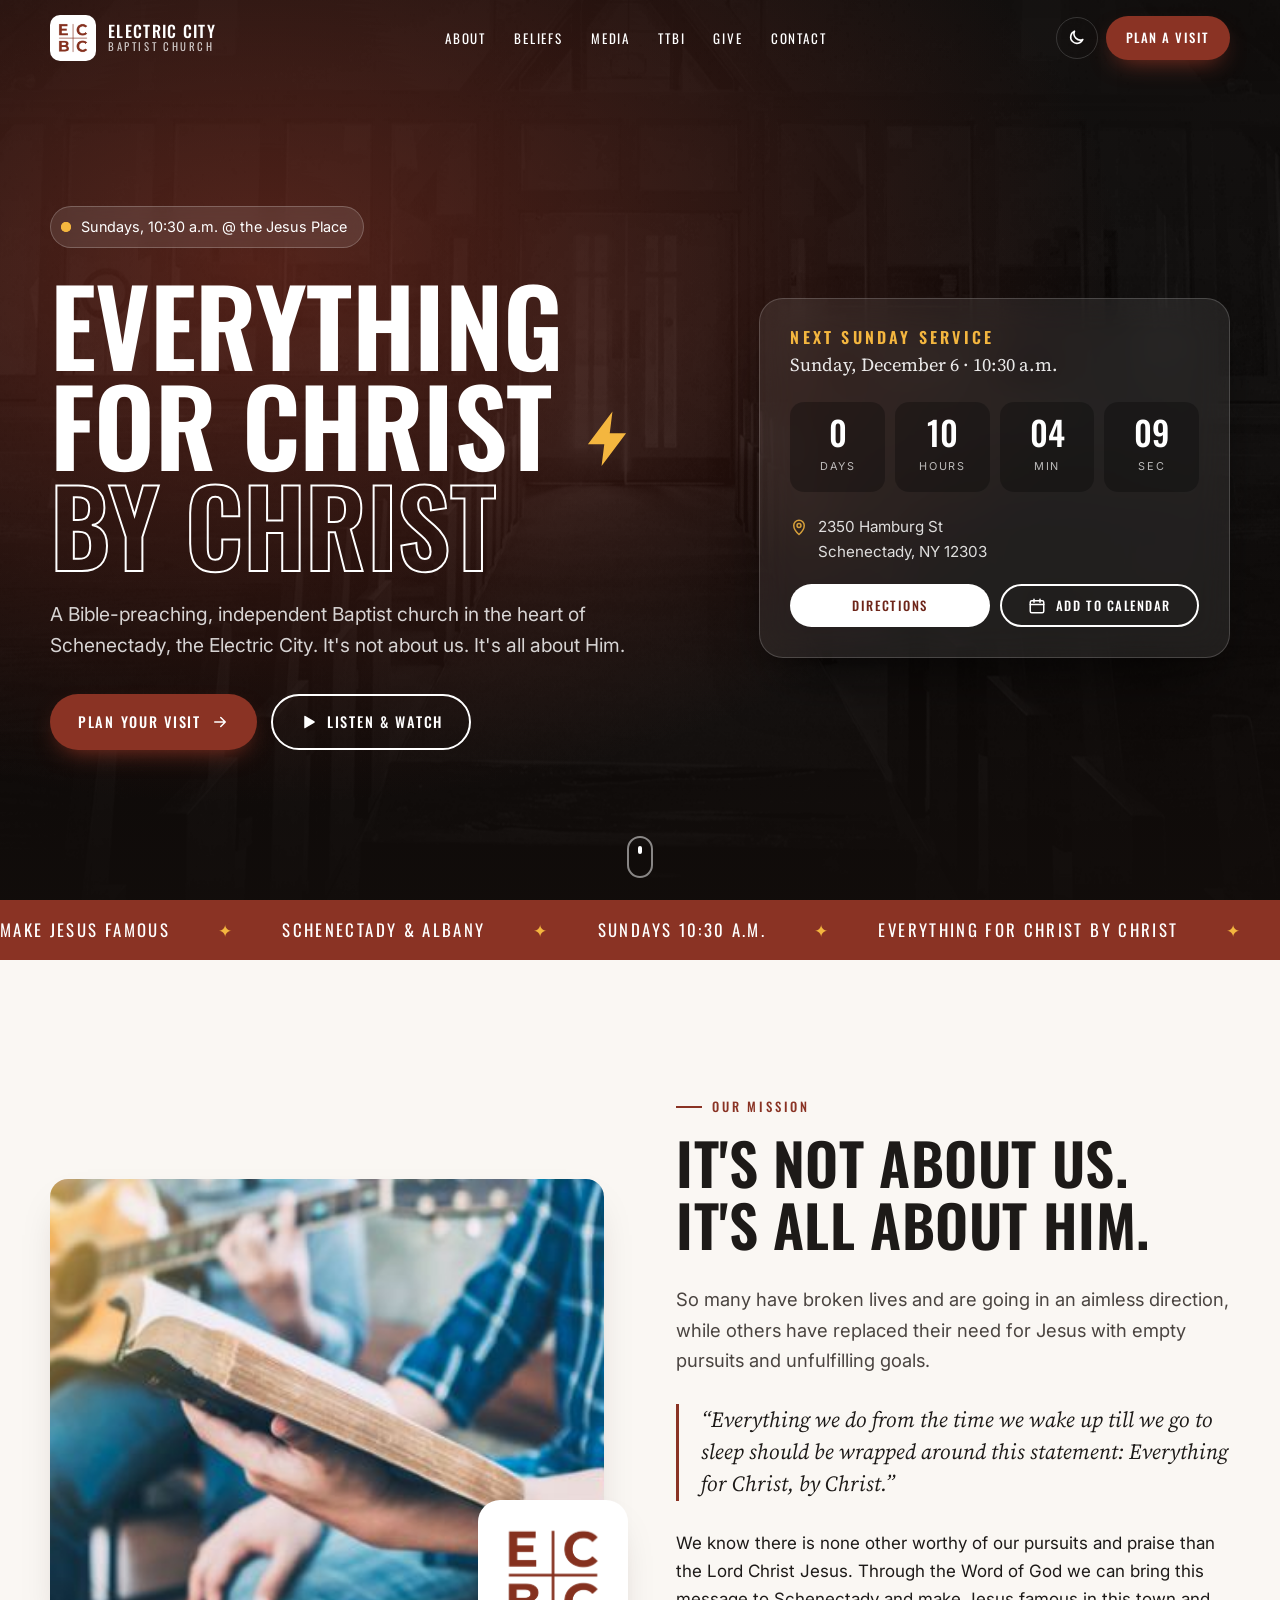
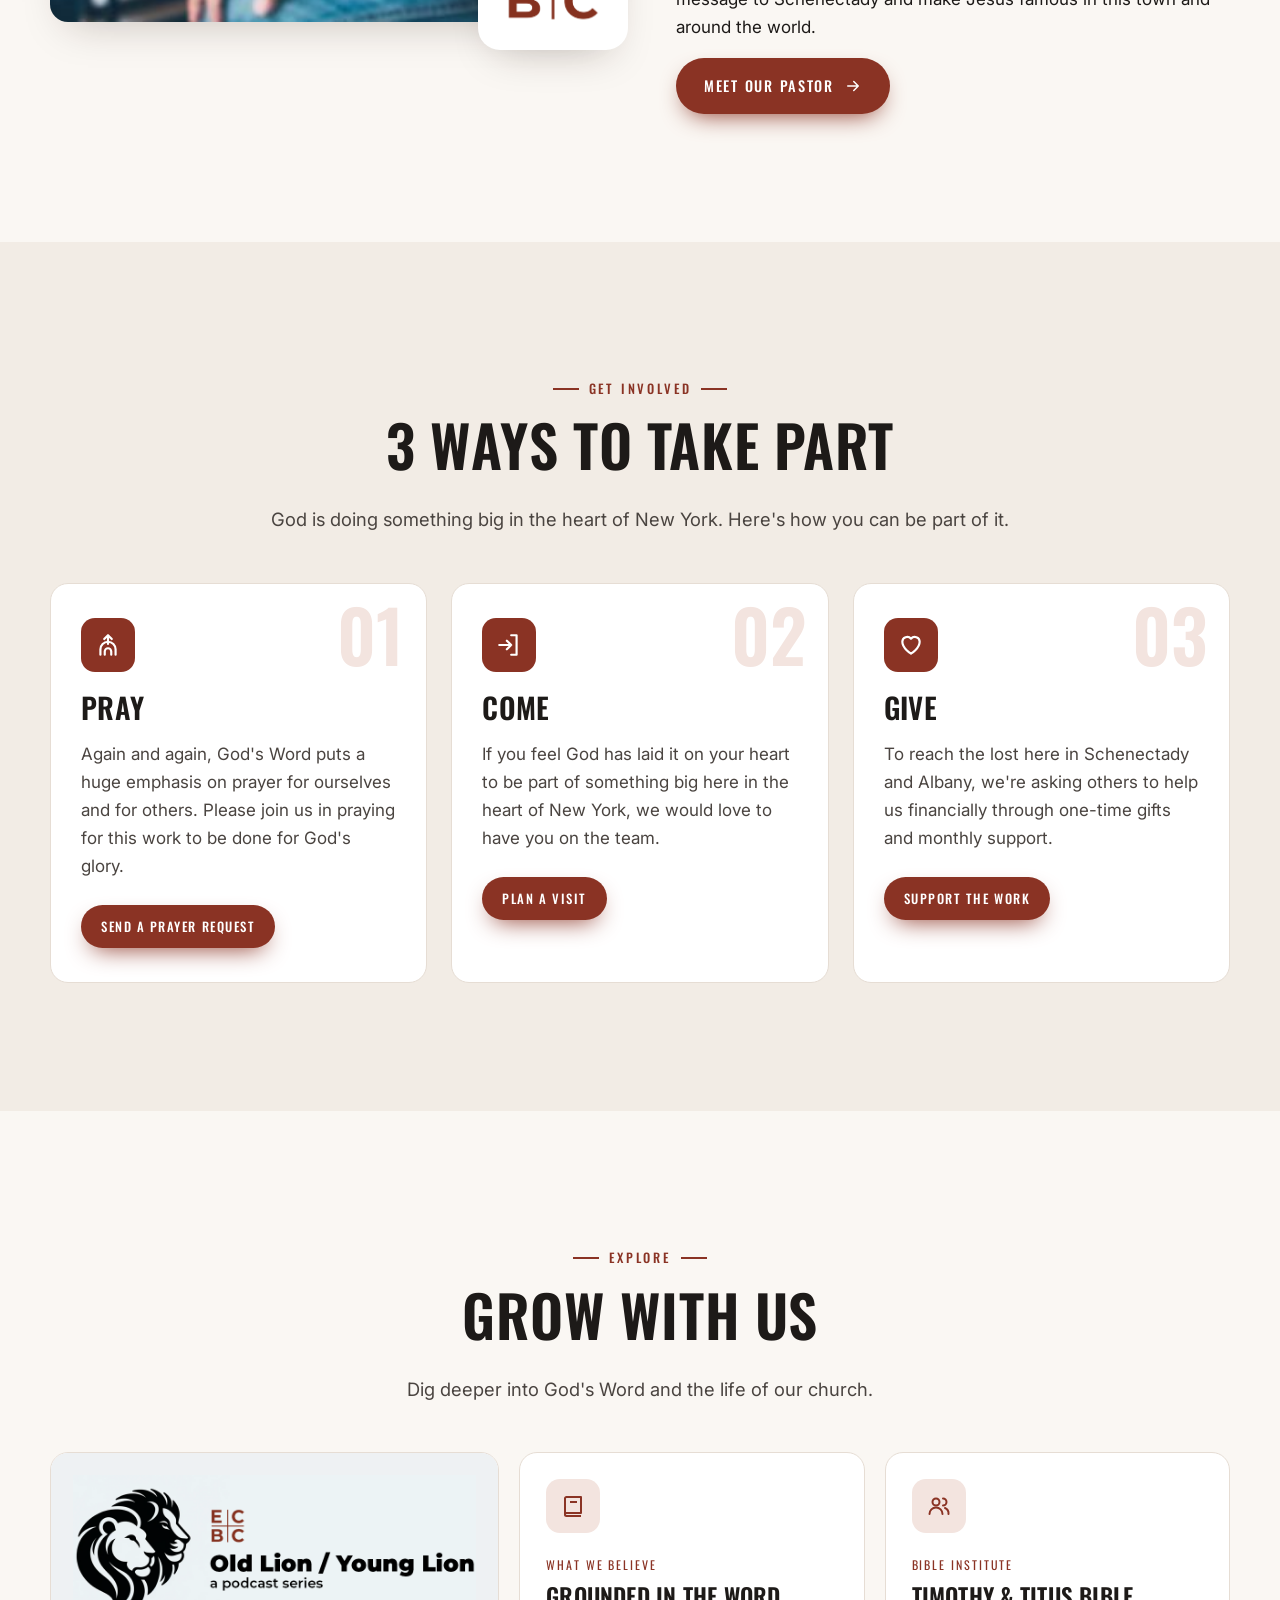
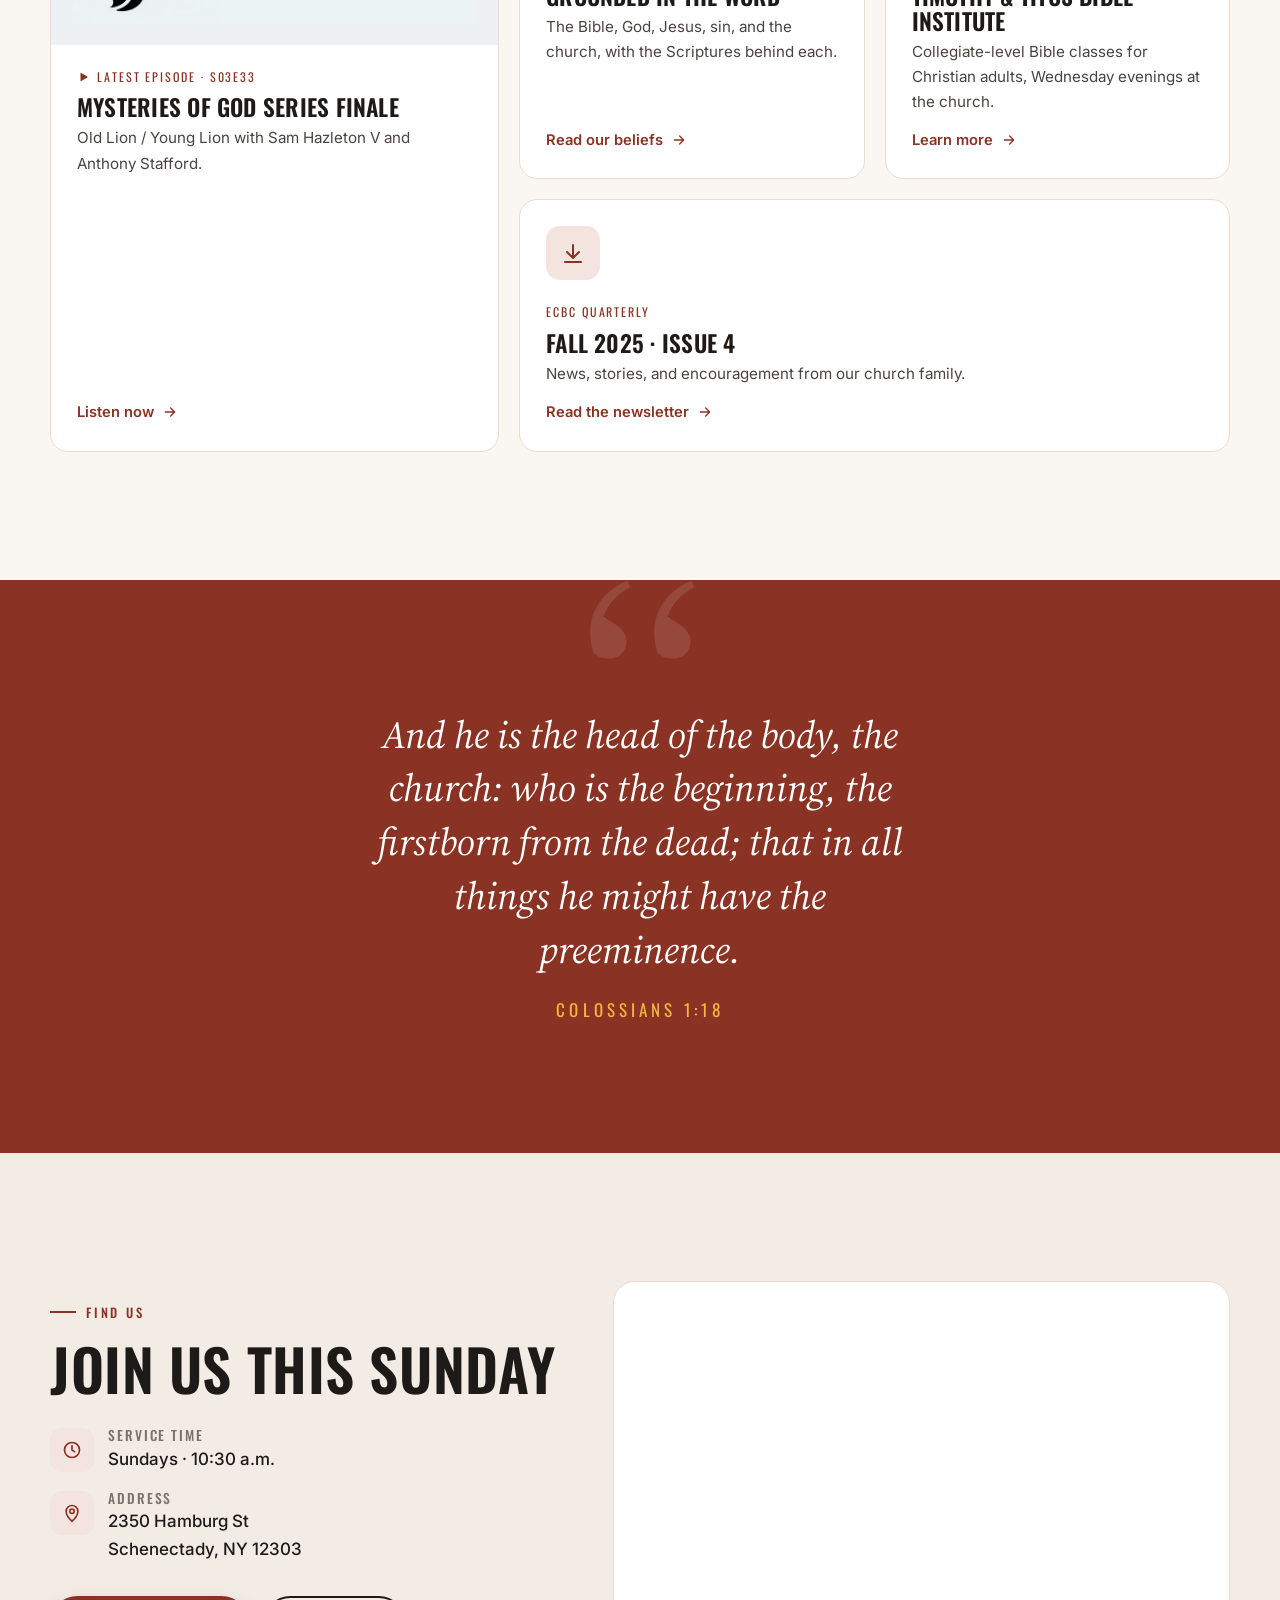
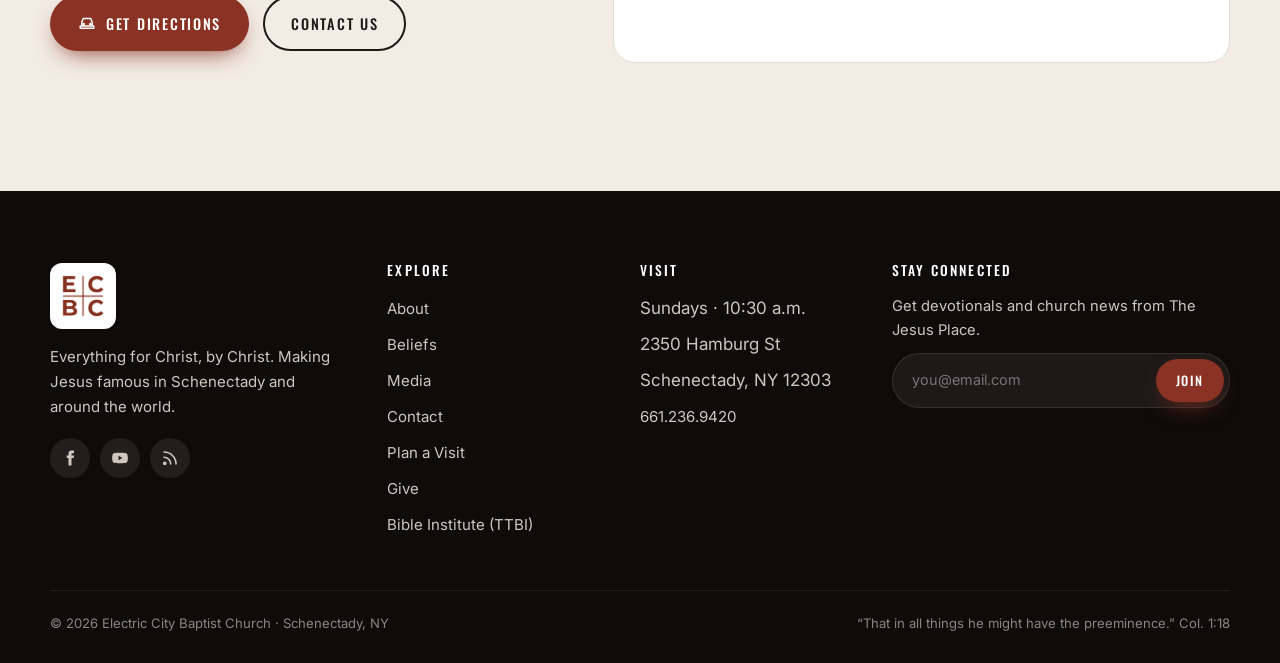
==== index.html @ a0e211f1 "Add Electric City Baptist Church website preview" ====
<!doctype html>
<html lang="en">
<head>
  <meta charset="utf-8">
  <meta name="viewport" content="width=device-width, initial-scale=1">
  <title>Electric City Baptist Church | Schenectady, NY</title>
  <meta name="description" content="Electric City Baptist Church in Schenectady, NY. Sundays at 10:30 a.m. Everything for Christ, by Christ.">
  <meta name="theme-color" content="#8a3324">
  <meta name="robots" content="noindex, nofollow">
  <link rel="icon" type="image/png" href="assets/ecbc-logo.png">
  <link rel="apple-touch-icon" href="assets/ecbc-logo.png">
  <meta property="og:title" content="Electric City Baptist Church | Schenectady, NY">
  <meta property="og:description" content="Electric City Baptist Church in Schenectady, NY. Sundays at 10:30 a.m. Everything for Christ, by Christ.">
  <meta property="og:image" content="assets/ecbc-logo.png">
  <link rel="preconnect" href="https://fonts.googleapis.com">
  <link rel="preconnect" href="https://fonts.gstatic.com" crossorigin>
  <link href="https://fonts.googleapis.com/css2?family=Inter:wght@400;500;600;700&family=Oswald:wght@400;500;600&family=Source+Serif+4:ital,wght@0,400;1,400&display=swap" rel="stylesheet">
  <link rel="stylesheet" href="css/styles.css">
  <script>
    try { const t = localStorage.getItem("ecbc-theme"); if (t) document.documentElement.dataset.theme = t; } catch (e) {}
  </script>
</head>
<body>
<a class="skip" href="#main">Skip to content</a>

<!-- Icon sprite -->
<svg width="0" height="0" style="position:absolute" aria-hidden="true">
  <defs>
    <symbol id="i-pin" viewBox="0 0 24 24" fill="none" stroke="currentColor" stroke-width="2" stroke-linecap="round" stroke-linejoin="round"><path d="M12 22s7-6.2 7-12a7 7 0 1 0-14 0c0 5.8 7 12 7 12Z"/><circle cx="12" cy="10" r="2.6"/></symbol>
    <symbol id="i-clock" viewBox="0 0 24 24" fill="none" stroke="currentColor" stroke-width="2" stroke-linecap="round"><circle cx="12" cy="12" r="9"/><path d="M12 7v5l3 2"/></symbol>
    <symbol id="i-cal" viewBox="0 0 24 24" fill="none" stroke="currentColor" stroke-width="2" stroke-linecap="round"><rect x="3" y="5" width="18" height="16" rx="2"/><path d="M3 10h18M8 3v4M16 3v4"/></symbol>
    <symbol id="i-play" viewBox="0 0 24 24" fill="currentColor"><path d="M7 4.8v14.4a1 1 0 0 0 1.5.86l12-7.2a1 1 0 0 0 0-1.72l-12-7.2A1 1 0 0 0 7 4.8Z"/></symbol>
    <symbol id="i-pause" viewBox="0 0 24 24" fill="currentColor"><rect x="6" y="4" width="4" height="16" rx="1"/><rect x="14" y="4" width="4" height="16" rx="1"/></symbol>
    <symbol id="i-pray" viewBox="0 0 24 24" fill="none" stroke="currentColor" stroke-width="2" stroke-linecap="round" stroke-linejoin="round"><path d="M12 3v8M8.5 6.5 12 3l3.5 3.5"/><path d="M5 21v-5a7 7 0 0 1 14 0v5"/><path d="M9 21v-3a3 3 0 0 1 6 0v3"/></symbol>
    <symbol id="i-door" viewBox="0 0 24 24" fill="none" stroke="currentColor" stroke-width="2" stroke-linecap="round" stroke-linejoin="round"><path d="M14 3h5v18h-5"/><path d="M3 12h11M10 8l4 4-4 4"/></symbol>
    <symbol id="i-heart" viewBox="0 0 24 24" fill="none" stroke="currentColor" stroke-width="2" stroke-linejoin="round"><path d="M12 20s-8-4.9-8-11a4.5 4.5 0 0 1 8-2.8A4.5 4.5 0 0 1 20 9c0 6.1-8 11-8 11Z"/></symbol>
    <symbol id="i-book" viewBox="0 0 24 24" fill="none" stroke="currentColor" stroke-width="2" stroke-linejoin="round"><path d="M4 4.5A1.5 1.5 0 0 1 5.5 3H20v16H5.5A1.5 1.5 0 0 0 4 20.5Z"/><path d="M4 20.5A1.5 1.5 0 0 0 5.5 22H20M9 8h7"/></symbol>
    <symbol id="i-users" viewBox="0 0 24 24" fill="none" stroke="currentColor" stroke-width="2" stroke-linecap="round"><circle cx="9" cy="8" r="3.5"/><path d="M2.5 20a6.5 6.5 0 0 1 13 0"/><path d="M16 4.5a3.5 3.5 0 0 1 0 7M18 14a6 6 0 0 1 3.5 6"/></symbol>
    <symbol id="i-music" viewBox="0 0 24 24" fill="none" stroke="currentColor" stroke-width="2" stroke-linecap="round"><path d="M9 18V5l11-2v13"/><circle cx="6" cy="18" r="3"/><circle cx="17" cy="16" r="3"/></symbol>
    <symbol id="i-phone" viewBox="0 0 24 24" fill="none" stroke="currentColor" stroke-width="2" stroke-linejoin="round"><path d="M5 3h3.5l2 5-2.5 1.5a11 11 0 0 0 6.5 6.5L16 13.5l5 2V19a2 2 0 0 1-2 2A16 16 0 0 1 3 5a2 2 0 0 1 2-2Z"/></symbol>
    <symbol id="i-mail" viewBox="0 0 24 24" fill="none" stroke="currentColor" stroke-width="2" stroke-linejoin="round"><rect x="3" y="5" width="18" height="14" rx="2"/><path d="m3 7 9 6 9-6"/></symbol>
    <symbol id="i-fb" viewBox="0 0 24 24" fill="currentColor"><path d="M14 8.5V6.8c0-.8.5-1 1-1h2.3V2.1L14.2 2C10.8 2 10 4.5 10 6.2v2.3H7.6V12H10v10h4V12h3l.4-3.5Z"/></symbol>
    <symbol id="i-yt" viewBox="0 0 24 24" fill="currentColor"><path d="M22 7.6a3 3 0 0 0-2-2C18.2 5 12 5 12 5s-6.2 0-8 .6a3 3 0 0 0-2 2A31 31 0 0 0 1.5 12 31 31 0 0 0 2 16.4a3 3 0 0 0 2 2c1.8.6 8 .6 8 .6s6.2 0 8-.6a3 3 0 0 0 2-2 31 31 0 0 0 .5-4.4 31 31 0 0 0-.5-4.4ZM10 15V9l5.2 3Z"/></symbol>
    <symbol id="i-rss" viewBox="0 0 24 24" fill="none" stroke="currentColor" stroke-width="2.2" stroke-linecap="round"><path d="M4 11a9 9 0 0 1 9 9M4 4a16 16 0 0 1 16 16"/><circle cx="5" cy="19" r="1.4" fill="currentColor"/></symbol>
    <symbol id="i-search" viewBox="0 0 24 24" fill="none" stroke="currentColor" stroke-width="2" stroke-linecap="round"><circle cx="11" cy="11" r="7"/><path d="m20 20-3.5-3.5"/></symbol>
    <symbol id="i-down" viewBox="0 0 24 24" fill="none" stroke="currentColor" stroke-width="2" stroke-linecap="round" stroke-linejoin="round"><path d="M12 4v12M6 11l6 6 6-6M4 21h16"/></symbol>
    <symbol id="i-arrow" viewBox="0 0 24 24" fill="none" stroke="currentColor" stroke-width="2" stroke-linecap="round" stroke-linejoin="round"><path d="M5 12h14M13 6l6 6-6 6"/></symbol>
    <symbol id="i-check" viewBox="0 0 24 24" fill="none" stroke="currentColor" stroke-width="2.6" stroke-linecap="round" stroke-linejoin="round"><path d="m5 12 5 5L20 7"/></symbol>
    <symbol id="i-copy" viewBox="0 0 24 24" fill="none" stroke="currentColor" stroke-width="2"><rect x="9" y="9" width="12" height="12" rx="2"/><path d="M5 15V5a2 2 0 0 1 2-2h10"/></symbol>
    <symbol id="i-moon" viewBox="0 0 24 24" fill="none" stroke="currentColor" stroke-width="2" stroke-linejoin="round"><path d="M20 14.5A8 8 0 0 1 9.5 4 8 8 0 1 0 20 14.5Z"/></symbol>
    <symbol id="i-sun" viewBox="0 0 24 24" fill="none" stroke="currentColor" stroke-width="2" stroke-linecap="round"><circle cx="12" cy="12" r="4"/><path d="M12 2v2M12 20v2M4.9 4.9l1.4 1.4M17.7 17.7l1.4 1.4M2 12h2M20 12h2M4.9 19.1l1.4-1.4M17.7 6.3l1.4-1.4"/></symbol>
    <symbol id="i-lock" viewBox="0 0 24 24" fill="none" stroke="currentColor" stroke-width="2" stroke-linecap="round"><rect x="4" y="11" width="16" height="10" rx="2"/><path d="M8 11V7a4 4 0 0 1 8 0v4"/></symbol>
    <symbol id="i-menu" viewBox="0 0 24 24" fill="none" stroke="currentColor" stroke-width="2" stroke-linecap="round"><path d="M4 7h16M4 12h16M4 17h10"/></symbol>
    <symbol id="i-x" viewBox="0 0 24 24" fill="none" stroke="currentColor" stroke-width="2" stroke-linecap="round"><path d="M6 6l12 12M18 6 6 18"/></symbol>
    <symbol id="i-bolt" viewBox="0 0 24 24" fill="currentColor"><path d="M13 2 4 14h6l-1 8 9-12h-6Z"/></symbol>
    <symbol id="i-car" viewBox="0 0 24 24" fill="none" stroke="currentColor" stroke-width="2" stroke-linejoin="round"><path d="M5 16V11l2-5h10l2 5v5M3 16h18v3H3Z"/><circle cx="7.5" cy="13.5" r=".8" fill="currentColor"/><circle cx="16.5" cy="13.5" r=".8" fill="currentColor"/></symbol>
  </defs>
</svg>

<!-- Header -->
<header class="site-header" id="header">
  <div class="container nav">
    <a class="brand" href="index.html" aria-label="Electric City Baptist Church home">
      <img class="brand-mark" src="assets/ecbc-logo.png" alt="ECBC logo">
      <span class="brand-name">Electric City<small>Baptist Church</small></span>
    </a>
    <nav aria-label="Primary">
      <ul class="nav-links">
        <li><a href="about.html">About</a></li>
        <li><a href="beliefs.html">Beliefs</a></li>
        <li><a href="media.html">Media</a></li>
        <li><a href="ttbi.html">TTBI</a></li>
        <li><a href="give.html">Give</a></li>
        <li><a href="contact.html">Contact</a></li>
      </ul>
    </nav>
    <div class="nav-actions">
      <button class="icon-btn" id="themeToggle" aria-label="Toggle dark mode"><svg><use href="#i-moon"/></svg></button>
      <a class="btn btn-primary btn-sm" href="visit.html">Plan a Visit</a>
      <button class="icon-btn menu-toggle" id="menuOpen" aria-label="Open menu" aria-expanded="false" aria-controls="mobileMenu"><svg><use href="#i-menu"/></svg></button>
    </div>
  </div>
</header>

<div class="mobile-menu" id="mobileMenu" aria-hidden="true">
  <button class="icon-btn close" id="menuClose" aria-label="Close menu"><svg><use href="#i-x"/></svg></button>
  <ul>
    <li><a href="index.html">Home</a></li>
    <li><a href="about.html">About</a></li>
    <li><a href="visit.html">Plan a Visit</a></li>
    <li><a href="beliefs.html">Beliefs</a></li>
    <li><a href="media.html">Media</a></li>
    <li><a href="ttbi.html">Bible Institute</a></li>
    <li><a href="give.html">Give</a></li>
    <li><a href="contact.html">Contact</a></li>
  </ul>
  <p class="meta">Sundays · 10:30 a.m.<br>2350 Hamburg St, Schenectady, NY</p>
</div>

<main id="main">

<!-- Hero -->
<section class="hero" id="top">
  <div class="hero-bg" id="heroBg"></div>
  <div class="container hero-grid">
    <div>
      <div class="service-pill reveal"><span class="pulse"></span> Sundays, 10:30 a.m. @ the Jesus Place</div>
      <h1 class="reveal" data-delay="1">Everything<br>for Christ <span class="bolt"><svg width=".62em" height=".62em"><use href="#i-bolt"/></svg></span><br><em>by Christ</em></h1>
      <p class="lead reveal" data-delay="2">A Bible-preaching, independent Baptist church in the heart of Schenectady, the Electric City. It's not about us. It's all about Him.</p>
      <div class="hero-ctas reveal" data-delay="3">
        <a class="btn btn-primary" href="visit.html">Plan Your Visit <svg><use href="#i-arrow"/></svg></a>
        <a class="btn btn-ghost" href="media.html"><svg><use href="#i-play"/></svg> Listen &amp; Watch</a>
      </div>
    </div>

    <aside class="countdown-card reveal" data-delay="2" id="countdown" aria-live="polite">
      <h2>Next Sunday Service</h2>
      <p class="when" id="nextDate">Sunday · 10:30 a.m.</p>
      <div class="count">
        <div><b id="cdD">0</b><span>Days</span></div>
        <div><b id="cdH">00</b><span>Hours</span></div>
        <div><b id="cdM">00</b><span>Min</span></div>
        <div><b id="cdS">00</b><span>Sec</span></div>
      </div>
      <div class="live-now">⚡ We're worshiping now. Come on in!</div>
      <address><svg><use href="#i-pin"/></svg><span>2350 Hamburg St<br>Schenectady, NY 12303</span></address>
      <div class="countdown-actions">
        <a class="btn btn-light btn-sm" target="_blank" rel="noopener" href="https://www.google.com/maps/dir/?api=1&destination=2350+Hamburg+St,+Schenectady,+NY+12303">Directions</a>
        <button class="btn btn-ghost btn-sm" id="addCal"><svg><use href="#i-cal"/></svg> Add to Calendar</button>
      </div>
    </aside>
  </div>
  <div class="scroll-cue" aria-hidden="true"></div>
</section>

<div class="marquee" aria-hidden="true">
  <div class="marquee-track">
    <span>Make Jesus famous</span><span>Schenectady &amp; Albany</span><span>Sundays 10:30 a.m.</span><span>Everything for Christ by Christ</span><span>All about Him</span>
    <span>Make Jesus famous</span><span>Schenectady &amp; Albany</span><span>Sundays 10:30 a.m.</span><span>Everything for Christ by Christ</span><span>All about Him</span>
  </div>
</div>

<!-- Mission -->
<section class="mission" id="about">
  <div class="container mission-grid">
    <div class="mission-media reveal">
      <img src="assets/worship.jpg" alt="An open Bible held during worship" loading="lazy">
      <div class="badge"><img src="assets/ecbc-logo.png" alt=""></div>
    </div>
    <div class="reveal" data-delay="1">
      <p class="eyebrow">Our Mission</p>
      <h2>It's not about us.<br>It's all about Him.</h2>
      <p class="lead">So many have broken lives and are going in an aimless direction, while others have replaced their need for Jesus with empty pursuits and unfulfilling goals.</p>
      <blockquote>“Everything we do from the time we wake up till we go to sleep should be wrapped around this statement: Everything for Christ, by Christ.”</blockquote>
      <p>We know there is none other worthy of our pursuits and praise than the Lord Christ Jesus. Through the Word of God we can bring this message to Schenectady and make Jesus famous in this town and around the world.</p>
      <a class="btn btn-primary" href="about.html#family">Meet Our Pastor <svg><use href="#i-arrow"/></svg></a>
    </div>
  </div>
</section>

<!-- Ways to take part -->
<section class="ways" id="involved">
  <div class="container">
    <div class="section-head center reveal">
      <p class="eyebrow">Get Involved</p>
      <h2>3 Ways to Take Part</h2>
      <p class="lead">God is doing something big in the heart of New York. Here's how you can be part of it.</p>
    </div>
    <div class="ways-grid">
      <article class="way reveal">
        <span class="way-num">01</span>
        <div class="way-icon"><svg><use href="#i-pray"/></svg></div>
        <h3>Pray</h3>
        <p>Again and again, God's Word puts a huge emphasis on prayer for ourselves and for others. Please join us in praying for this work to be done for God's glory.</p>
        <button class="btn btn-primary btn-sm" data-open="prayerDialog">Send a Prayer Request</button>
      </article>
      <article class="way reveal" data-delay="1">
        <span class="way-num">02</span>
        <div class="way-icon"><svg><use href="#i-door"/></svg></div>
        <h3>Come</h3>
        <p>If you feel God has laid it on your heart to be part of something big here in the heart of New York, we would love to have you on the team.</p>
        <a class="btn btn-primary btn-sm" href="visit.html">Plan a Visit</a>
      </article>
      <article class="way reveal" data-delay="2">
        <span class="way-num">03</span>
        <div class="way-icon"><svg><use href="#i-heart"/></svg></div>
        <h3>Give</h3>
        <p>To reach the lost here in Schenectady and Albany, we're asking others to help us financially through one-time gifts and monthly support.</p>
        <a class="btn btn-primary btn-sm" href="give.html">Support the Work</a>
      </article>
    </div>
  </div>
</section>

<!-- Explore -->
<section class="explore">
  <div class="container">
    <div class="section-head center reveal">
      <p class="eyebrow">Explore</p>
      <h2>Grow With Us</h2>
      <p class="lead">Dig deeper into God's Word and the life of our church.</p>
    </div>
    <div class="explore-grid">
      <a class="tile tile-media reveal" href="media.html#podcast">
        <div class="tile-art"><img src="assets/old-lion-young-lion.png" alt="Old Lion / Young Lion podcast" loading="lazy"></div>
        <div class="tile-body">
          <span class="tile-tag"><svg><use href="#i-play"/></svg> Latest episode · S03E33</span>
          <h3>Mysteries of God series finale</h3>
          <p>Old Lion / Young Lion with Sam Hazleton V and Anthony Stafford.</p>
          <span class="tile-link">Listen now <svg><use href="#i-arrow"/></svg></span>
        </div>
      </a>
      <a class="tile reveal" data-delay="1" href="beliefs.html">
        <div class="tile-icon"><svg><use href="#i-book"/></svg></div>
        <div class="tile-body">
          <span class="tile-tag">What We Believe</span>
          <h3>Grounded in the Word</h3>
          <p>The Bible, God, Jesus, sin, and the church, with the Scriptures behind each.</p>
          <span class="tile-link">Read our beliefs <svg><use href="#i-arrow"/></svg></span>
        </div>
      </a>
      <a class="tile reveal" data-delay="2" href="ttbi.html">
        <div class="tile-icon"><svg><use href="#i-users"/></svg></div>
        <div class="tile-body">
          <span class="tile-tag">Bible Institute</span>
          <h3>Timothy &amp; Titus Bible Institute</h3>
          <p>Collegiate-level Bible classes for Christian adults, Wednesday evenings at the church.</p>
          <span class="tile-link">Learn more <svg><use href="#i-arrow"/></svg></span>
        </div>
      </a>
      <a class="tile reveal" data-delay="3" href="media.html#quarterly">
        <div class="tile-icon"><svg><use href="#i-down"/></svg></div>
        <div class="tile-body">
          <span class="tile-tag">ECBC Quarterly</span>
          <h3>Fall 2025 · Issue 4</h3>
          <p>News, stories, and encouragement from our church family.</p>
          <span class="tile-link">Read the newsletter <svg><use href="#i-arrow"/></svg></span>
        </div>
      </a>
    </div>
  </div>
</section>

<!-- Verse -->
<section class="verse">
  <div class="container reveal">
    <blockquote>And he is the head of the body, the church: who is the beginning, the firstborn from the dead; that in all things he might have the preeminence.</blockquote>
    <cite>Colossians 1:18</cite>
  </div>
</section>

<!-- Find us -->
<section class="findus">
  <div class="container findus-grid">
    <div class="reveal">
      <p class="eyebrow">Find Us</p>
      <h2>Join Us This Sunday</h2>
      <div class="findus-facts">
        <div class="info-row"><div class="ico"><svg><use href="#i-clock"/></svg></div><div><h4>Service Time</h4><p>Sundays · 10:30 a.m.</p></div></div>
        <div class="info-row"><div class="ico"><svg><use href="#i-pin"/></svg></div><div><h4>Address</h4><p>2350 Hamburg St<br>Schenectady, NY 12303</p></div></div>
      </div>
      <div class="hero-ctas">
        <a class="btn btn-primary" target="_blank" rel="noopener" href="https://www.google.com/maps/dir/?api=1&destination=2350+Hamburg+St,+Schenectady,+NY+12303"><svg><use href="#i-car"/></svg> Get Directions</a>
        <a class="btn btn-ghost btn-dark" href="contact.html">Contact Us</a>
      </div>
    </div>
    <div class="map reveal" data-delay="1">
      <iframe title="Map to Electric City Baptist Church" loading="lazy" referrerpolicy="no-referrer-when-downgrade" src="https://www.google.com/maps?q=2350+Hamburg+St,+Schenectady,+NY+12303&z=15&output=embed"></iframe>
    </div>
  </div>
</section>

</main>

<!-- Footer -->
<footer class="site-footer">
  <div class="container">
    <div class="footer-grid">
      <div class="footer-brand">
        <img src="assets/ecbc-logo.png" alt="Electric City Baptist Church logo">
        <p>Everything for Christ, by Christ. Making Jesus famous in Schenectady and around the world.</p>
        <div class="socials">
          <a href="https://www.facebook.com/ElectricCityBaptist/" target="_blank" rel="noopener" aria-label="Facebook"><svg><use href="#i-fb"/></svg></a>
          <a href="https://www.youtube.com/watch?v=MotVsbWxx8M" target="_blank" rel="noopener" aria-label="YouTube"><svg><use href="#i-yt"/></svg></a>
          <a href="https://wp.electriccitybaptist.com/series/old-lion-young-lion/feed/" target="_blank" rel="noopener" aria-label="Podcast RSS"><svg><use href="#i-rss"/></svg></a>
        </div>
      </div>
      <div>
        <h4>Explore</h4>
        <ul>
          <li><a href="about.html">About</a></li>
          <li><a href="beliefs.html">Beliefs</a></li>
          <li><a href="media.html">Media</a></li>
          <li><a href="contact.html">Contact</a></li>
          <li><a href="visit.html">Plan a Visit</a></li>
          <li><a href="give.html">Give</a></li>
          <li><a href="ttbi.html">Bible Institute (TTBI)</a></li>
        </ul>
      </div>
      <div>
        <h4>Visit</h4>
        <ul>
          <li>Sundays · 10:30 a.m.</li>
          <li>2350 Hamburg St</li>
          <li>Schenectady, NY 12303</li>
          <li><a href="tel:+16612369420">661.236.9420</a></li>
        </ul>
      </div>
      <div>
        <h4>Stay Connected</h4>
        <p style="font-size:.92rem;margin:0">Get devotionals and church news from The Jesus Place.</p>
        <form class="newsletter" id="newsletter">
          <label class="sr-only" for="nlEmail">Email address</label>
          <input id="nlEmail" type="email" placeholder="you@email.com" required>
          <button class="btn btn-primary btn-sm" type="submit">Join</button>
        </form>
      </div>
    </div>
    <div class="footer-bottom">
      <span>© <span id="year"></span> Electric City Baptist Church · Schenectady, NY</span>
      <span>“That in all things he might have the preeminence.” Col. 1:18</span>
    </div>
  </div>
</footer>

<!-- Prayer request dialog -->
<dialog id="prayerDialog" aria-labelledby="prayerTitle">
  <button class="icon-btn dialog-close" data-close aria-label="Close"><svg><use href="#i-x"/></svg></button>
  <form class="dialog-inner" id="prayerForm" method="dialog">
    <p class="eyebrow">We'd be honored</p>
    <h3 id="prayerTitle">Prayer Request</h3>
    <p style="color:var(--ink-2);margin-top:0">Share how we can pray for you. Our church family takes every request to the Lord.</p>
    <div class="field"><label for="prName">Your name <span style="color:var(--muted);font-weight:400">(optional)</span></label><input id="prName" autocomplete="name"></div>
    <div class="field"><label for="prText">How can we pray?</label><textarea id="prText" rows="4" required></textarea></div>
    <div class="choice" style="margin-bottom:18px"><input type="checkbox" id="prPrivate"><label for="prPrivate" style="padding:10px 14px">Keep this private (pastor only)</label></div>
    <button class="btn btn-primary" type="submit" style="width:100%;justify-content:center">Send Request</button>
    <p class="form-note">Opens your email app with your request ready to send.</p>
  </form>
</dialog>

<div class="toast" id="toast" role="status"></div>

<script src="js/app.js"></script>
</body>
</html>
---- css/styles.css ----
/* Electric City Baptist Church — styles */
:root {
  --rust: #8a3324;
  --rust-deep: #6e2519;
  --rust-soft: #f3e4df;
  --spark: #f4b63f;
  --ink: #1d1a18;
  --ink-2: #4a4440;
  --muted: #7a726c;
  --paper: #faf7f3;
  --paper-2: #f2ece5;
  --card: #ffffff;
  --line: #e6ddd4;
  --shadow: 0 18px 40px -18px rgba(40, 20, 10, .25);
  --radius: 18px;
  --font-display: "Oswald", "Arial Narrow", sans-serif;
  --font-body: "Inter", system-ui, -apple-system, sans-serif;
  --font-serif: "Source Serif 4", Georgia, serif;
  --max: 1180px;
  --header-h: 76px;
}
:root[data-theme="dark"] {
  --rust: #c9563f;
  --rust-deep: #a8432f;
  --rust-soft: #2d1e1a;
  --ink: #f3ede7;
  --ink-2: #cfc6be;
  --muted: #9b928a;
  --paper: #141110;
  --paper-2: #1c1816;
  --card: #211c1a;
  --line: #352d29;
  --shadow: 0 18px 40px -18px rgba(0, 0, 0, .6);
}

*, *::before, *::after { box-sizing: border-box; }
html { scroll-behavior: smooth; scroll-padding-top: var(--header-h); }
body {
  margin: 0;
  font-family: var(--font-body);
  font-size: 17px;
  line-height: 1.65;
  color: var(--ink);
  background: var(--paper);
  -webkit-font-smoothing: antialiased;
  transition: background .3s, color .3s;
}
img { max-width: 100%; display: block; }
a { color: var(--rust); }
button { font: inherit; cursor: pointer; }
.sr-only { position: absolute; width: 1px; height: 1px; overflow: hidden; clip: rect(0 0 0 0); white-space: nowrap; }
.skip { position: absolute; left: -999px; top: 8px; background: var(--rust); color: #fff; padding: 8px 14px; border-radius: 8px; z-index: 100; }
.skip:focus { left: 8px; }
:focus-visible { outline: 3px solid var(--spark); outline-offset: 3px; border-radius: 6px; }

.container { width: min(var(--max), 100% - 40px); margin-inline: auto; }
section { padding: clamp(72px, 10vw, 128px) 0; position: relative; }

.eyebrow {
  font-family: var(--font-display);
  text-transform: uppercase;
  letter-spacing: .22em;
  font-size: .8rem;
  font-weight: 500;
  color: var(--rust);
  display: inline-flex;
  align-items: center;
  gap: 10px;
  margin: 0 0 14px;
}
.eyebrow::before { content: ""; width: 26px; height: 2px; background: currentColor; }
h1, h2, h3, h4 { font-family: var(--font-display); font-weight: 600; line-height: 1.08; margin: 0 0 .5em; letter-spacing: .01em; }
h2 { font-size: clamp(2.2rem, 5vw, 3.6rem); text-transform: uppercase; }
h3 { font-size: 1.45rem; }
.lead { font-size: 1.15rem; color: var(--ink-2); max-width: 62ch; }
.section-head { margin-bottom: 48px; }
.section-head.center { text-align: center; }
.section-head.center .lead { margin-inline: auto; }
.section-head.center .eyebrow::after { content: ""; width: 26px; height: 2px; background: currentColor; }

/* Buttons */
.btn {
  display: inline-flex; align-items: center; gap: 10px;
  padding: 14px 26px;
  border-radius: 999px;
  border: 2px solid transparent;
  font-family: var(--font-display);
  text-transform: uppercase;
  letter-spacing: .12em;
  font-size: .9rem;
  font-weight: 500;
  text-decoration: none;
  transition: transform .2s, background .2s, color .2s, border-color .2s, box-shadow .2s;
}
.btn svg { width: 18px; height: 18px; }
.btn-primary { background: var(--rust); color: #fff; box-shadow: 0 10px 24px -10px var(--rust); }
.btn-primary:hover { background: var(--rust-deep); transform: translateY(-2px); }
.btn-ghost { border-color: currentColor; color: inherit; background: transparent; }
.btn-ghost:hover { background: rgba(255,255,255,.12); transform: translateY(-2px); }
.btn-light { background: #fff; color: var(--rust-deep); }
.btn-light:hover { transform: translateY(-2px); }
.btn-sm { padding: 9px 18px; font-size: .8rem; }

/* Header */
.site-header {
  position: fixed; inset: 0 0 auto 0; z-index: 50;
  height: var(--header-h);
  display: flex; align-items: center;
  color: #fff;
  transition: background .3s, box-shadow .3s, color .3s, height .3s;
}
.site-header.scrolled {
  background: color-mix(in srgb, var(--paper) 88%, transparent);
  backdrop-filter: blur(14px);
  -webkit-backdrop-filter: blur(14px);
  color: var(--ink);
  box-shadow: 0 1px 0 var(--line);
  --header-h: 66px;
}
.nav { display: flex; align-items: center; justify-content: space-between; gap: 20px; }
.brand { display: flex; align-items: center; gap: 12px; text-decoration: none; color: inherit; }
.brand-mark { width: 46px; height: 46px; background: #fff; border-radius: 10px; padding: 5px; transition: transform .3s; }
.brand:hover .brand-mark { transform: rotate(-4deg) scale(1.05); }
.brand-name { font-family: var(--font-display); text-transform: uppercase; letter-spacing: .08em; line-height: 1.1; font-size: 1.02rem; font-weight: 500; }
.brand-name small { display: block; font-size: .68rem; letter-spacing: .24em; opacity: .75; font-weight: 400; }
.nav-links { display: flex; gap: 4px; list-style: none; margin: 0; padding: 0; }
.nav-links a {
  color: inherit; text-decoration: none;
  font-family: var(--font-display); text-transform: uppercase; letter-spacing: .14em; font-size: .82rem;
  padding: 8px 12px; border-radius: 999px; position: relative;
  transition: background .2s;
}
.nav-links a:hover { background: rgba(127,127,127,.14); }
.nav-links a.active::after {
  content: ""; position: absolute; left: 50%; bottom: 2px; width: 5px; height: 5px; border-radius: 50%;
  background: var(--spark); transform: translateX(-50%);
}
.nav-actions { display: flex; align-items: center; gap: 8px; }
.icon-btn {
  width: 42px; height: 42px; border-radius: 50%;
  display: inline-grid; place-items: center;
  border: 1px solid rgba(127,127,127,.35); background: transparent; color: inherit;
  transition: background .2s, transform .2s;
}
.icon-btn:hover { background: rgba(127,127,127,.16); transform: rotate(-12deg); }
.icon-btn svg { width: 19px; height: 19px; }
.menu-toggle { display: none; }

.mobile-menu {
  position: fixed; inset: 0; z-index: 60;
  background: var(--rust-deep);
  color: #fff;
  display: flex; flex-direction: column; justify-content: center; padding: 40px 28px;
  clip-path: circle(0 at calc(100% - 44px) 38px);
  transition: clip-path .55s cubic-bezier(.7,0,.2,1);
  visibility: hidden;
}
.mobile-menu.open { clip-path: circle(150% at calc(100% - 44px) 38px); visibility: visible; }
.mobile-menu ul { list-style: none; margin: 0; padding: 0; }
.mobile-menu a { color: #fff; text-decoration: none; font-family: var(--font-display); font-size: 2.3rem; text-transform: uppercase; letter-spacing: .04em; display: block; padding: 6px 0; }
.mobile-menu .close { position: absolute; top: 18px; right: 18px; border-color: rgba(255,255,255,.4); }
.mobile-menu .meta { margin-top: 32px; opacity: .8; font-size: .95rem; }

/* Hero */
.hero {
  min-height: 100svh;
  padding: calc(var(--header-h) + 40px) 0 60px;
  display: grid; align-items: center;
  color: #fff;
  background: #120d0b;
  overflow: hidden;
  isolation: isolate;
}
.hero-bg {
  position: absolute; inset: -40px 0 0 0; z-index: -2;
  background: url("../assets/sanctuary.jpg") center/cover no-repeat;
  filter: brightness(2.4) contrast(1.05) saturate(.7);
  transform: scale(1.05);
  will-change: transform;
}
.hero::before {
  content: ""; position: absolute; inset: 0; z-index: -1;
  background:
    radial-gradient(ellipse at 20% 30%, rgba(138,51,36,.55), transparent 60%),
    linear-gradient(180deg, rgba(18,13,11,.55) 0%, rgba(18,13,11,.35) 40%, rgba(18,13,11,.95) 100%);
}
.hero-grid { display: grid; grid-template-columns: 1.25fr .9fr; gap: 56px; align-items: center; }
.service-pill {
  display: inline-flex; align-items: center; gap: 10px;
  background: rgba(255,255,255,.1); border: 1px solid rgba(255,255,255,.22);
  backdrop-filter: blur(8px);
  padding: 8px 16px 8px 10px; border-radius: 999px;
  font-size: .9rem; margin-bottom: 26px;
}
.pulse { width: 10px; height: 10px; border-radius: 50%; background: var(--spark); position: relative; }
.pulse::after { content: ""; position: absolute; inset: 0; border-radius: 50%; background: var(--spark); animation: pulse 2s infinite; }
@keyframes pulse { to { transform: scale(3); opacity: 0; } }
.hero h1 {
  font-size: clamp(3rem, 9vw, 6.6rem);
  text-transform: uppercase;
  line-height: .95;
  letter-spacing: -.005em;
  margin-bottom: 24px;
}
.hero h1 .bolt { color: var(--spark); display: inline-block; }
.hero h1 em { font-style: normal; color: transparent; -webkit-text-stroke: 2px #fff; }
.hero p.lead { color: rgba(255,255,255,.82); font-size: 1.2rem; }
.hero-ctas { display: flex; flex-wrap: wrap; gap: 14px; margin-top: 32px; }

.countdown-card {
  background: rgba(255,255,255,.08);
  border: 1px solid rgba(255,255,255,.18);
  backdrop-filter: blur(18px);
  -webkit-backdrop-filter: blur(18px);
  border-radius: 24px;
  padding: 30px;
  box-shadow: 0 30px 60px -20px rgba(0,0,0,.6);
}
.countdown-card h2 { font-size: 1rem; letter-spacing: .2em; margin-bottom: 4px; color: var(--spark); }
.countdown-card .when { font-family: var(--font-serif); font-size: 1.15rem; margin: 0 0 22px; opacity: .9; }
.count { display: grid; grid-template-columns: repeat(4, 1fr); gap: 10px; margin-bottom: 22px; }
.count div { background: rgba(0,0,0,.28); border-radius: 14px; padding: 14px 4px; text-align: center; }
.count b { display: block; font-family: var(--font-display); font-size: 2.1rem; line-height: 1; font-weight: 500; font-variant-numeric: tabular-nums; }
.count span { font-size: .68rem; text-transform: uppercase; letter-spacing: .16em; opacity: .7; }
.live-now { display: none; text-align: center; font-family: var(--font-display); font-size: 1.6rem; text-transform: uppercase; padding: 18px 0; }
.countdown-card.is-live .count { display: none; }
.countdown-card.is-live .live-now { display: block; }
.countdown-card address { font-style: normal; font-size: .95rem; opacity: .85; display: flex; gap: 10px; align-items: flex-start; margin-bottom: 20px; }
.countdown-card address svg { flex: none; width: 18px; height: 18px; margin-top: 4px; color: var(--spark); }
.countdown-actions { display: flex; gap: 10px; flex-wrap: wrap; }
.countdown-actions .btn { flex: 1; justify-content: center; }

.scroll-cue {
  position: absolute; left: 50%; bottom: 22px; transform: translateX(-50%);
  width: 26px; height: 42px; border: 2px solid rgba(255,255,255,.5); border-radius: 20px;
}
.scroll-cue::after { content: ""; position: absolute; left: 50%; top: 8px; width: 4px; height: 8px; border-radius: 4px; background: #fff; transform: translateX(-50%); animation: cue 1.8s infinite; }
@keyframes cue { 60% { transform: translate(-50%, 12px); opacity: 0; } 100% { opacity: 0; } }

/* Marquee */
.marquee { background: var(--rust); color: #fff; overflow: hidden; padding: 16px 0; }
.marquee-track { display: flex; gap: 48px; width: max-content; animation: marquee 38s linear infinite; }
.marquee span { font-family: var(--font-display); text-transform: uppercase; letter-spacing: .14em; font-size: 1.05rem; white-space: nowrap; display: inline-flex; align-items: center; gap: 48px; }
.marquee span::after { content: "✦"; color: var(--spark); }
@keyframes marquee { to { transform: translateX(-50%); } }

/* Mission */
.mission-grid { display: grid; grid-template-columns: 1fr 1fr; gap: 72px; align-items: center; }
.mission-media { position: relative; }
.mission-media img { border-radius: var(--radius); box-shadow: var(--shadow); width: 100%; aspect-ratio: 4/3.2; object-fit: cover; }
.mission-media .badge {
  position: absolute; right: -24px; bottom: -28px;
  width: 150px; height: 150px; border-radius: 22px; background: var(--card);
  box-shadow: var(--shadow); padding: 18px; display: grid; place-items: center;
}
.mission-media .badge img { box-shadow: none; aspect-ratio: 1; border-radius: 0; }
.mission blockquote {
  font-family: var(--font-serif); font-size: 1.35rem; font-style: italic; line-height: 1.5;
  border-left: 3px solid var(--rust); padding-left: 22px; margin: 28px 0; color: var(--ink);
}

/* Ways to take part */
.ways { background: var(--paper-2); }
.ways-grid { display: grid; grid-template-columns: repeat(3, 1fr); gap: 24px; }
.way {
  background: var(--card); border: 1px solid var(--line); border-radius: var(--radius);
  padding: 34px 30px; position: relative; overflow: hidden;
  transition: transform .35s, box-shadow .35s, border-color .35s;
}
.way::before {
  content: ""; position: absolute; inset: auto 0 0 0; height: 4px; background: var(--rust);
  transform: scaleX(0); transform-origin: left; transition: transform .45s;
}
.way:hover { transform: translateY(-6px); box-shadow: var(--shadow); }
.way:hover::before { transform: scaleX(1); }
.way-num { font-family: var(--font-display); font-size: 4.5rem; line-height: 1; color: var(--rust-soft); position: absolute; right: 22px; top: 14px; font-weight: 600; }
:root[data-theme="dark"] .way-num { color: #3a2924; }
.way-icon { width: 54px; height: 54px; border-radius: 14px; background: var(--rust); color: #fff; display: grid; place-items: center; margin-bottom: 20px; }
.way-icon svg { width: 26px; height: 26px; }
.way h3 { font-size: 1.8rem; text-transform: uppercase; }
.way p { color: var(--ink-2); }
.way .btn { margin-top: 8px; }

/* Plan a visit */
.visit-grid { display: grid; grid-template-columns: 1fr 1.05fr; gap: 56px; align-items: start; }
.expect-list { display: grid; gap: 14px; margin-top: 28px; }
.expect {
  display: grid; grid-template-columns: 52px 1fr; gap: 16px; align-items: start;
  padding: 18px; border-radius: 14px; background: var(--card); border: 1px solid var(--line);
}
.expect .ico { width: 52px; height: 52px; border-radius: 12px; background: var(--rust-soft); color: var(--rust); display: grid; place-items: center; }
.expect .ico svg { width: 24px; height: 24px; }
.expect h4 { font-size: 1.1rem; margin-bottom: 2px; text-transform: uppercase; letter-spacing: .05em; }
.expect p { margin: 0; color: var(--ink-2); font-size: .96rem; }

.form-card { background: var(--card); border: 1px solid var(--line); border-radius: 24px; padding: 34px; box-shadow: var(--shadow); }
.steps-bar { display: flex; gap: 8px; margin-bottom: 26px; }
.steps-bar i { flex: 1; height: 5px; border-radius: 5px; background: var(--line); transition: background .3s; }
.steps-bar i.on { background: var(--rust); }
.step { display: none; animation: fadeUp .4s both; }
.step.active { display: block; }
@keyframes fadeUp { from { opacity: 0; transform: translateY(12px); } }
.step h3 { font-size: 1.7rem; text-transform: uppercase; }
.choice-grid { display: grid; grid-template-columns: 1fr 1fr; gap: 10px; margin: 18px 0 24px; }
.choice { position: relative; }
.choice input { position: absolute; opacity: 0; }
.choice label {
  display: block; padding: 14px 16px; border-radius: 12px; border: 2px solid var(--line);
  cursor: pointer; transition: border-color .2s, background .2s; font-weight: 500;
}
.choice label small { display: block; color: var(--muted); font-weight: 400; font-size: .82rem; }
.choice input:checked + label { border-color: var(--rust); background: var(--rust-soft); }
.choice input:focus-visible + label { outline: 3px solid var(--spark); outline-offset: 2px; }
.field { display: grid; gap: 6px; margin-bottom: 16px; }
.field label { font-size: .85rem; font-weight: 600; letter-spacing: .02em; }
.field input, .field textarea, .field select {
  font: inherit; color: inherit; background: var(--paper);
  border: 1.5px solid var(--line); border-radius: 12px; padding: 13px 15px;
  transition: border-color .2s, box-shadow .2s;
}
.field input:focus, .field textarea:focus, .field select:focus { outline: none; border-color: var(--rust); box-shadow: 0 0 0 4px color-mix(in srgb, var(--rust) 18%, transparent); }
.field-row { display: grid; grid-template-columns: 1fr 1fr; gap: 14px; }
.form-nav { display: flex; justify-content: space-between; gap: 10px; margin-top: 8px; }
.form-nav .btn-ghost { color: var(--ink-2); }
.form-nav .btn-ghost:hover { background: var(--paper-2); }
.success { text-align: center; padding: 20px 0; }
.success .check { width: 76px; height: 76px; border-radius: 50%; background: var(--rust); color: #fff; display: grid; place-items: center; margin: 0 auto 18px; animation: pop .5s cubic-bezier(.3,1.6,.6,1) both; }
@keyframes pop { from { transform: scale(0); } }
.success .check svg { width: 36px; height: 36px; }
.form-note { font-size: .8rem; color: var(--muted); margin-top: 14px; }

/* Media */
.media { background: #15100e; color: #f3ede7; }
.media .eyebrow { color: var(--spark); }
.media .lead { color: #cfc6be; }
.tabs { display: flex; gap: 6px; flex-wrap: wrap; background: rgba(255,255,255,.06); padding: 6px; border-radius: 999px; width: fit-content; margin-bottom: 40px; }
.tab {
  border: 0; background: transparent; color: #cfc6be; padding: 10px 20px; border-radius: 999px;
  font-family: var(--font-display); text-transform: uppercase; letter-spacing: .12em; font-size: .85rem;
  transition: background .25s, color .25s;
}
.tab[aria-selected="true"] { background: var(--spark); color: #1d1a18; }
.tab:not([aria-selected="true"]):hover { color: #fff; background: rgba(255,255,255,.08); }
.panel { animation: fadeUp .45s both; }
.panel[hidden] { display: none; }

.podcast-layout { display: grid; grid-template-columns: .95fr 1.2fr; gap: 36px; align-items: start; }
.now-card { background: linear-gradient(160deg, #2a1b17, #1b1412); border: 1px solid rgba(255,255,255,.08); border-radius: 24px; overflow: hidden; position: sticky; top: calc(var(--header-h) + 20px); }
.now-art { background: #eef1f3; padding: 18px; }
.now-art img { width: 100%; }
.now-body { padding: 26px; }
.now-body .tag { font-size: .75rem; letter-spacing: .2em; text-transform: uppercase; color: var(--spark); font-family: var(--font-display); }
.now-body h3 { font-size: 1.45rem; margin: 6px 0 8px; font-family: var(--font-display); text-transform: none; }
.now-body p { color: #b9afa7; font-size: .95rem; margin: 0 0 18px; }
.player { display: grid; gap: 14px; }
.player-controls { display: flex; align-items: center; gap: 12px; }
.play-big { width: 62px; height: 62px; border-radius: 50%; border: 0; background: var(--spark); color: #1d1a18; display: grid; place-items: center; transition: transform .2s; flex: none; }
.play-big:hover { transform: scale(1.07); }
.play-big svg { width: 26px; height: 26px; }
.skip-btn { background: transparent; border: 1px solid rgba(255,255,255,.2); color: #fff; border-radius: 999px; padding: 6px 12px; font-size: .8rem; }
.skip-btn:hover { background: rgba(255,255,255,.1); }
.speed { margin-left: auto; }
.progress { position: relative; height: 6px; background: rgba(255,255,255,.14); border-radius: 6px; cursor: pointer; }
.progress .fill { position: absolute; inset: 0 auto 0 0; width: 0; background: var(--spark); border-radius: 6px; }
.progress .fill::after { content: ""; position: absolute; right: -7px; top: 50%; width: 14px; height: 14px; border-radius: 50%; background: #fff; transform: translateY(-50%); box-shadow: 0 2px 6px rgba(0,0,0,.4); }
.times { display: flex; justify-content: space-between; font-size: .78rem; color: #9b928a; font-variant-numeric: tabular-nums; }
.wave { display: flex; gap: 3px; align-items: flex-end; height: 18px; }
.wave i { width: 3px; background: var(--spark); border-radius: 2px; height: 30%; }
.playing .wave i { animation: wave 1s ease-in-out infinite; }
.wave i:nth-child(2) { animation-delay: .15s !important; } .wave i:nth-child(3) { animation-delay: .3s !important; } .wave i:nth-child(4) { animation-delay: .45s !important; }
@keyframes wave { 50% { height: 100%; } }

.ep-tools { display: flex; gap: 12px; margin-bottom: 16px; }
.search { flex: 1; position: relative; }
.search svg { position: absolute; left: 16px; top: 50%; transform: translateY(-50%); width: 18px; color: #9b928a; }
.search input { width: 100%; background: rgba(255,255,255,.06); border: 1px solid rgba(255,255,255,.12); color: #fff; padding: 13px 16px 13px 46px; border-radius: 999px; font: inherit; }
.search input::placeholder { color: #8d847d; }
.search input:focus { outline: none; border-color: var(--spark); }
.ep-list { list-style: none; margin: 0; padding: 0; display: grid; gap: 8px; max-height: 620px; overflow: auto; padding-right: 6px; }
.ep-list::-webkit-scrollbar { width: 6px; } .ep-list::-webkit-scrollbar-thumb { background: rgba(255,255,255,.18); border-radius: 6px; }
.ep {
  display: grid; grid-template-columns: 46px 1fr auto; gap: 14px; align-items: center;
  padding: 14px; border-radius: 14px; background: rgba(255,255,255,.04); border: 1px solid transparent;
  cursor: pointer; transition: background .2s, border-color .2s; text-align: left; width: 100%; color: inherit;
}
.ep:hover { background: rgba(255,255,255,.08); }
.ep.current { border-color: var(--spark); background: rgba(244,182,63,.08); }
.ep .ep-play { width: 46px; height: 46px; border-radius: 50%; background: rgba(255,255,255,.08); display: grid; place-items: center; }
.ep.current .ep-play { background: var(--spark); color: #1d1a18; }
.ep .ep-play svg { width: 18px; }
.ep b { display: block; font-weight: 600; font-size: .98rem; line-height: 1.35; }
.ep small { color: #9b928a; font-size: .8rem; }
.ep .code { font-family: var(--font-display); color: var(--spark); letter-spacing: .08em; font-size: .85rem; }
.empty { color: #9b928a; padding: 20px; text-align: center; }

.video-layout { display: grid; grid-template-columns: 1.6fr 1fr; gap: 32px; align-items: center; }
.video-frame { position: relative; aspect-ratio: 16/9; border-radius: 22px; overflow: hidden; background: #000; box-shadow: 0 30px 60px -20px rgba(0,0,0,.7); }
.video-frame iframe { position: absolute; inset: 0; width: 100%; height: 100%; border: 0; }
.video-poster { position: absolute; inset: 0; border: 0; padding: 0; background: #000 center/cover no-repeat; display: grid; place-items: center; color: #fff; }
.video-poster::before { content: ""; position: absolute; inset: 0; background: linear-gradient(180deg, transparent, rgba(0,0,0,.6)); }
.video-poster .play-big { position: relative; width: 84px; height: 84px; box-shadow: 0 0 0 12px rgba(244,182,63,.25); }
.video-poster .play-big svg { width: 34px; height: 34px; }

.quarterly-grid { display: grid; grid-template-columns: repeat(4, 1fr); gap: 20px; }
.issue {
  text-decoration: none; color: inherit; border-radius: 18px; overflow: hidden; background: #fff; color: #1d1a18;
  display: flex; flex-direction: column; transition: transform .3s, box-shadow .3s; position: relative;
}
.issue:hover { transform: translateY(-8px) rotate(-1deg); box-shadow: 0 24px 40px -16px rgba(0,0,0,.7); }
.issue-cover { aspect-ratio: 3/4; background: var(--rust); color: #fff; padding: 22px; display: flex; flex-direction: column; justify-content: space-between; position: relative; overflow: hidden; }
.issue-cover::after { content: ""; position: absolute; right: -40px; bottom: -40px; width: 160px; height: 160px; border: 26px solid rgba(255,255,255,.12); border-radius: 50%; }
.issue:nth-child(2) .issue-cover { background: #2c3e50; } .issue:nth-child(3) .issue-cover { background: #3b5d4a; } .issue:nth-child(4) .issue-cover { background: #8a6a24; }
.issue-cover .logo-chip { width: 56px; height: 56px; background: #fff; border-radius: 10px; padding: 6px; }
.issue-cover h4 { font-size: 1.9rem; text-transform: uppercase; margin: 0; line-height: 1; }
.issue-cover small { letter-spacing: .2em; text-transform: uppercase; font-size: .7rem; opacity: .85; }
.issue-foot { padding: 14px 18px; display: flex; justify-content: space-between; align-items: center; font-size: .88rem; font-weight: 600; }
.issue-foot svg { width: 18px; color: var(--rust); }

.blog-layout { display: grid; grid-template-columns: 1fr 1fr; gap: 36px; align-items: center; }
.substack-frame { background: #fff; border-radius: 20px; overflow: hidden; }
.substack-frame iframe { width: 100%; height: 320px; border: 0; display: block; }

/* Beliefs */
.beliefs { background: var(--paper); }
.beliefs-layout { display: grid; grid-template-columns: .8fr 1.2fr; gap: 64px; align-items: start; }
.beliefs-aside { position: sticky; top: calc(var(--header-h) + 30px); }
.beliefs-aside .photo { border-radius: var(--radius); overflow: hidden; margin-top: 28px; position: relative; }
.beliefs-aside .photo img { aspect-ratio: 16/10; object-fit: cover; width: 100%; }
.belief-chips { display: flex; flex-wrap: wrap; gap: 8px; margin: 22px 0 0; }
.chip { border: 1.5px solid var(--line); background: var(--card); color: var(--ink-2); padding: 7px 14px; border-radius: 999px; font-size: .85rem; font-weight: 500; transition: all .2s; }
.chip:hover, .chip.on { border-color: var(--rust); color: var(--rust); }
.accordion { display: grid; gap: 12px; }
.acc { background: var(--card); border: 1px solid var(--line); border-radius: 16px; overflow: hidden; transition: box-shadow .3s, border-color .3s; }
.acc.open { box-shadow: var(--shadow); border-color: color-mix(in srgb, var(--rust) 40%, var(--line)); }
.acc-head {
  width: 100%; display: flex; align-items: center; gap: 18px; padding: 22px 24px;
  background: transparent; border: 0; color: inherit; text-align: left;
}
.acc-head .n { font-family: var(--font-display); color: var(--rust); font-size: 1rem; letter-spacing: .1em; width: 30px; }
.acc-head h3 { margin: 0; flex: 1; font-size: 1.5rem; text-transform: uppercase; }
.acc-head .plus { width: 34px; height: 34px; border-radius: 50%; background: var(--paper-2); position: relative; flex: none; transition: background .3s, transform .4s; }
.acc-head .plus::before, .acc-head .plus::after { content: ""; position: absolute; left: 50%; top: 50%; width: 13px; height: 2px; background: currentColor; transform: translate(-50%, -50%); }
.acc-head .plus::after { transform: translate(-50%, -50%) rotate(90deg); transition: transform .3s; }
.acc.open .plus { background: var(--rust); color: #fff; transform: rotate(180deg); }
.acc.open .plus::after { transform: translate(-50%, -50%) rotate(0); }
.acc-body { display: grid; grid-template-rows: 0fr; transition: grid-template-rows .4s ease; }
.acc.open .acc-body { grid-template-rows: 1fr; }
.acc-body > div { overflow: hidden; }
.acc-body .inner { padding: 0 24px 24px 72px; color: var(--ink-2); }
.refs { display: flex; flex-wrap: wrap; gap: 6px; margin-top: 14px; }
.refs span { font-size: .78rem; background: var(--rust-soft); color: var(--rust); padding: 4px 10px; border-radius: 999px; font-weight: 600; }
.copy-refs { margin-top: 14px; background: none; border: 0; color: var(--rust); font-weight: 600; font-size: .85rem; padding: 0; display: inline-flex; gap: 6px; align-items: center; }
.copy-refs svg { width: 15px; }

/* Verse */
.verse { background: var(--rust); color: #fff; text-align: center; overflow: hidden; }
.verse::before {
  content: "“"; position: absolute; left: 50%; top: -40px; transform: translateX(-50%);
  font-family: var(--font-serif); font-size: 22rem; line-height: 1; opacity: .1;
}
.verse blockquote { font-family: var(--font-serif); font-size: clamp(1.5rem, 3.4vw, 2.4rem); line-height: 1.4; max-width: 30ch; margin: 0 auto 20px; font-style: italic; position: relative; }
.verse cite { font-family: var(--font-display); font-style: normal; letter-spacing: .24em; text-transform: uppercase; color: var(--spark); }

/* About */
.about-grid { display: grid; grid-template-columns: 1.1fr .9fr; gap: 64px; align-items: center; }
.pastor-card { background: var(--card); border: 1px solid var(--line); border-radius: 24px; padding: 36px; position: relative; box-shadow: var(--shadow); }
.pastor-top { display: flex; gap: 18px; align-items: center; margin-bottom: 20px; }
.avatar { width: 76px; height: 76px; border-radius: 50%; background: linear-gradient(135deg, var(--rust), var(--rust-deep)); color: #fff; display: grid; place-items: center; font-family: var(--font-display); font-size: 1.6rem; letter-spacing: .04em; flex: none; }
.pastor-top h3 { margin: 0; font-size: 1.6rem; text-transform: uppercase; }
.pastor-top small { color: var(--muted); }
.timeline { list-style: none; margin: 26px 0 0; padding: 0; border-left: 2px solid var(--line); }
.timeline li { padding: 0 0 18px 22px; position: relative; }
.timeline li::before { content: ""; position: absolute; left: -7px; top: 6px; width: 12px; height: 12px; border-radius: 50%; background: var(--card); border: 2px solid var(--rust); }
.timeline b { font-family: var(--font-display); color: var(--rust); letter-spacing: .08em; display: block; }
.timeline span { color: var(--ink-2); font-size: .95rem; }
.gibbs { margin-top: 32px; padding: 26px 28px; border-radius: 18px; background: var(--ink); color: var(--paper); }
.gibbs p { font-family: var(--font-display); text-transform: uppercase; font-size: 1.6rem; line-height: 1.15; margin: 0 0 8px; }
.gibbs small { color: var(--spark); letter-spacing: .14em; text-transform: uppercase; font-size: .76rem; }

/* Location */
.location { background: var(--paper-2); overflow: hidden; }
.city-band { position: relative; border-radius: 26px; overflow: hidden; margin-bottom: 40px; min-height: 340px; display: grid; align-items: end; color: #fff; }
.city-band img { position: absolute; inset: 0; width: 100%; height: 100%; object-fit: cover; }
.city-band::after { content: ""; position: absolute; inset: 0; background: linear-gradient(90deg, rgba(20,12,10,.85), rgba(20,12,10,.2)); }
.city-band .inner { position: relative; z-index: 1; padding: 40px; max-width: 640px; }
.city-band h2 { margin: 0 0 10px; }
.stats { display: grid; grid-template-columns: repeat(3, 1fr); gap: 20px; margin-bottom: 40px; }
.stat { background: var(--card); border: 1px solid var(--line); border-radius: 18px; padding: 26px; }
.stat b { font-family: var(--font-display); font-size: clamp(2.4rem, 5vw, 3.4rem); color: var(--rust); line-height: 1; font-weight: 600; display: block; font-variant-numeric: tabular-nums; }
.stat span { color: var(--ink-2); font-size: .95rem; }
.map-layout { display: grid; grid-template-columns: 1.4fr 1fr; gap: 24px; }
.map { border-radius: 22px; overflow: hidden; min-height: 380px; border: 1px solid var(--line); background: var(--card); }
.map iframe { width: 100%; height: 100%; min-height: 380px; border: 0; display: block; }
:root[data-theme="dark"] .map iframe { filter: invert(.9) hue-rotate(180deg) saturate(.6); }
.info-card { background: var(--card); border: 1px solid var(--line); border-radius: 22px; padding: 30px; display: grid; gap: 22px; align-content: start; }
.info-row { display: grid; grid-template-columns: 44px 1fr; gap: 14px; }
.info-row .ico { width: 44px; height: 44px; border-radius: 12px; background: var(--rust-soft); color: var(--rust); display: grid; place-items: center; }
.info-row .ico svg { width: 20px; }
.info-row h4 { margin: 0; font-size: .85rem; text-transform: uppercase; letter-spacing: .14em; color: var(--muted); font-weight: 500; }
.info-row p { margin: 2px 0 0; font-weight: 500; }
.info-row a { color: var(--ink); text-decoration: none; border-bottom: 1px solid var(--line); }
.info-row a:hover { color: var(--rust); border-color: var(--rust); }

/* Give */
.give { background: linear-gradient(135deg, var(--rust-deep), var(--rust)); color: #fff; overflow: hidden; }
.give::after {
  content: ""; position: absolute; right: -10%; top: -30%; width: 640px; height: 640px;
  background: url("../assets/ecbc-logo.png") center/contain no-repeat; opacity: .07; filter: brightness(10);
  pointer-events: none;
}
.give .eyebrow { color: var(--spark); }
.give .lead { color: rgba(255,255,255,.85); }
.give-grid { display: grid; grid-template-columns: 1.1fr .9fr; gap: 56px; align-items: center; position: relative; z-index: 1; }
.give-card { background: var(--card); color: var(--ink); border-radius: 26px; padding: 32px; box-shadow: 0 40px 70px -30px rgba(0,0,0,.6); }
.give-card h3 { text-transform: uppercase; font-size: 1.5rem; }
.seg { display: grid; grid-template-columns: repeat(4, 1fr); gap: 6px; background: var(--paper-2); padding: 5px; border-radius: 12px; margin: 14px 0 20px; }
.seg button { border: 0; background: transparent; padding: 10px 4px; border-radius: 9px; font-size: .82rem; font-weight: 600; color: var(--ink-2); transition: all .2s; }
.seg button.on { background: var(--card); color: var(--rust); box-shadow: 0 2px 8px rgba(0,0,0,.08); }
.amounts { display: grid; grid-template-columns: repeat(4, 1fr); gap: 8px; margin-bottom: 14px; }
.amounts button { border: 2px solid var(--line); background: transparent; color: var(--ink); padding: 12px 0; border-radius: 12px; font-weight: 700; font-size: 1.05rem; transition: all .2s; }
.amounts button.on, .amounts button:hover { border-color: var(--rust); color: var(--rust); }
.give-summary { font-size: .92rem; color: var(--ink-2); margin: 6px 0 18px; min-height: 1.5em; }
.give-card .btn { width: 100%; justify-content: center; }
.mail-check { margin-top: 18px; font-size: .88rem; color: var(--muted); display: flex; gap: 10px; }
.mail-check svg { width: 18px; flex: none; color: var(--rust); margin-top: 3px; }

/* Prayer modal */
dialog {
  border: 0; border-radius: 24px; padding: 0; width: min(560px, 100% - 32px);
  background: var(--card); color: var(--ink); box-shadow: 0 40px 90px -20px rgba(0,0,0,.5);
}
dialog::backdrop { background: rgba(20,12,10,.6); backdrop-filter: blur(4px); }
dialog[open] { animation: fadeUp .35s both; }
.dialog-inner { padding: 34px; }
.dialog-inner h3 { font-size: 1.8rem; text-transform: uppercase; }
.dialog-close { position: absolute; top: 14px; right: 14px; color: var(--ink); }

/* Footer */
.site-footer { background: #0f0b0a; color: #cfc6be; padding: 72px 0 28px; }
.footer-grid { display: grid; grid-template-columns: 1.4fr 1fr 1fr 1.2fr; gap: 40px; }
.footer-brand img { width: 66px; background: #fff; border-radius: 12px; padding: 7px; margin-bottom: 16px; }
.footer-brand p { font-size: .94rem; max-width: 34ch; }
.site-footer h4 { color: #fff; text-transform: uppercase; letter-spacing: .16em; font-size: .85rem; font-weight: 500; margin-bottom: 16px; }
.site-footer ul { list-style: none; margin: 0; padding: 0; display: grid; gap: 8px; }
.site-footer a { color: #cfc6be; text-decoration: none; font-size: .94rem; }
.site-footer a:hover { color: var(--spark); }
.newsletter { display: flex; gap: 6px; margin-top: 10px; background: rgba(255,255,255,.06); padding: 5px; border-radius: 999px; border: 1px solid rgba(255,255,255,.1); }
.newsletter input { flex: 1; min-width: 0; background: transparent; border: 0; color: #fff; padding: 8px 14px; font: inherit; font-size: .9rem; }
.newsletter input:focus { outline: none; }
.socials { display: flex; gap: 10px; margin-top: 18px; }
.socials a { width: 40px; height: 40px; border-radius: 50%; display: grid; place-items: center; background: rgba(255,255,255,.08); transition: background .2s, transform .2s; }
.socials a:hover { background: var(--rust); transform: translateY(-3px); color: #fff; }
.socials svg { width: 18px; }
.footer-bottom { border-top: 1px solid rgba(255,255,255,.08); margin-top: 52px; padding-top: 22px; display: flex; justify-content: space-between; gap: 16px; flex-wrap: wrap; font-size: .82rem; color: #8d847d; }

/* Mini player */
.mini-player {
  position: fixed; left: 50%; bottom: 18px; z-index: 40;
  transform: translate(-50%, 140%);
  width: min(620px, 100% - 24px);
  background: rgba(24,18,16,.92); color: #fff; backdrop-filter: blur(16px);
  border: 1px solid rgba(255,255,255,.12); border-radius: 18px;
  padding: 10px 14px; display: grid; grid-template-columns: auto 1fr auto auto; gap: 14px; align-items: center;
  box-shadow: 0 20px 50px -10px rgba(0,0,0,.6);
  transition: transform .5s cubic-bezier(.3,1.3,.5,1);
}
.mini-player.show { transform: translate(-50%, 0); }
.mini-player .play-big { width: 44px; height: 44px; }
.mini-player .play-big svg { width: 18px; }
.mini-player .t { overflow: hidden; }
.mini-player .t b { display: block; font-size: .88rem; white-space: nowrap; overflow: hidden; text-overflow: ellipsis; }
.mini-player .t small { color: #9b928a; font-size: .75rem; }
.mini-player .mini-bar { position: absolute; left: 14px; right: 14px; bottom: 0; height: 3px; background: rgba(255,255,255,.1); border-radius: 3px; overflow: hidden; }
.mini-player .mini-bar i { display: block; height: 100%; width: 0; background: var(--spark); }
.mini-player .icon-btn { width: 36px; height: 36px; border-color: rgba(255,255,255,.2); }

.toast {
  position: fixed; top: 90px; left: 50%; transform: translate(-50%, -20px); opacity: 0; z-index: 80;
  background: var(--ink); color: var(--paper); padding: 12px 20px; border-radius: 999px; font-size: .9rem; font-weight: 500;
  transition: all .35s; pointer-events: none;
}
.toast.show { opacity: 1; transform: translate(-50%, 0); }

/* Reveal */
.reveal { opacity: 0; transform: translateY(28px); transition: opacity .8s ease, transform .8s cubic-bezier(.2,.7,.2,1); }
.reveal.in { opacity: 1; transform: none; }
.reveal[data-delay="1"] { transition-delay: .1s; } .reveal[data-delay="2"] { transition-delay: .2s; } .reveal[data-delay="3"] { transition-delay: .3s; }

/* Responsive */
@media (max-width: 1020px) {
  .nav-links { display: none; }
  .menu-toggle { display: inline-grid; }
  .hero-grid, .mission-grid, .visit-grid, .podcast-layout, .video-layout, .blog-layout, .beliefs-layout, .about-grid, .map-layout, .give-grid { grid-template-columns: 1fr; }
  .beliefs-aside, .now-card { position: static; }
  .quarterly-grid { grid-template-columns: repeat(2, 1fr); }
  .footer-grid { grid-template-columns: 1fr 1fr; }
  .mission-media .badge { right: 12px; }
}
@media (max-width: 680px) {
  body { font-size: 16px; }
  .container { width: calc(100% - 32px); }
  .nav-actions .btn { display: none; }
  .brand-name { font-size: .9rem; }
  .ways-grid, .stats { grid-template-columns: 1fr; }
  .choice-grid, .field-row { grid-template-columns: 1fr; }
  .count b { font-size: 1.6rem; }
  .countdown-card, .form-card, .pastor-card, .give-card { padding: 24px; }
  .acc-body .inner { padding-left: 24px; }
  .acc-head { padding: 18px; }
  .acc-head h3 { font-size: 1.2rem; }
  .footer-grid { grid-template-columns: 1fr; }
  .city-band .inner { padding: 26px; }
  .tabs { width: 100%; }
  .tab { flex: 1; padding: 10px 8px; font-size: .74rem; }
  .mini-player { grid-template-columns: auto 1fr auto; }
  .mini-player .hide-sm { display: none; }
  .scroll-cue { display: none; }
}
@media (prefers-reduced-motion: reduce) {
  *, *::before, *::after { animation-duration: .001ms !important; animation-iteration-count: 1 !important; transition-duration: .001ms !important; }
  html { scroll-behavior: auto; }
  .reveal { opacity: 1; transform: none; }
}

/* Icon sprites have no intrinsic size; pin heights to match widths. */
.search svg, .ep .ep-play svg, .issue-foot svg, .mail-check svg, .copy-refs svg { height: 18px; }
.copy-refs svg { width: 15px; height: 15px; }
.info-row .ico svg, .socials svg { height: 20px; }
.socials svg { width: 18px; height: 18px; }

/* Hero content animates in on load rather than waiting for the scroll observer. */
.hero .reveal { opacity: 1; transform: none; animation: heroIn .9s cubic-bezier(.2,.7,.2,1) both; }
.hero .reveal[data-delay="1"] { animation-delay: .12s; } .hero .reveal[data-delay="2"] { animation-delay: .24s; } .hero .reveal[data-delay="3"] { animation-delay: .36s; }
@keyframes heroIn { from { opacity: 0; transform: translateY(28px); } }

/* Tithe.ly give card */
.tithely-head { display: flex; justify-content: space-between; align-items: center; gap: 12px; flex-wrap: wrap; margin-bottom: 14px; }
.tithely-head h3 { margin: 0; }
.secure { display: inline-flex; align-items: center; gap: 6px; font-size: .78rem; font-weight: 600; color: var(--muted); background: var(--paper-2); padding: 5px 11px; border-radius: 999px; }
.secure svg { width: 13px; height: 13px; }
.give-ways { list-style: none; margin: 0 0 22px; padding: 0; display: grid; gap: 10px; }
.give-ways li { display: grid; grid-template-columns: 22px 1fr; gap: 10px; font-size: .95rem; color: var(--ink-2); }
.give-ways svg { width: 18px; height: 18px; color: var(--rust); margin-top: 3px; }
.give-alt { font-size: .88rem; color: var(--muted); margin: 16px 0 0; text-align: center; }
.give-alt b { color: var(--ink); }

/* Contact */
.contact-head { margin-top: 72px; }
.contact-layout { display: grid; grid-template-columns: 1.35fr 1fr; gap: 24px; align-items: start; }
.contact-layout .map { min-height: 220px; border-radius: 14px; margin-top: 4px; }
.contact-layout .map iframe { min-height: 220px; }
.opt { color: var(--muted); font-weight: 400; }
.contact-submit { display: flex; align-items: center; gap: 18px; flex-wrap: wrap; }
.contact-submit .form-note { margin: 0; flex: 1; min-width: 220px; }
.link-btn { background: none; border: 0; padding: 0; color: var(--rust); font: inherit; font-weight: 600; text-decoration: underline; text-underline-offset: 3px; }
.field select { appearance: none; background-image: linear-gradient(45deg, transparent 50%, var(--muted) 50%), linear-gradient(135deg, var(--muted) 50%, transparent 50%); background-position: calc(100% - 20px) 55%, calc(100% - 15px) 55%; background-size: 5px 5px; background-repeat: no-repeat; padding-right: 40px; }
@media (max-width: 1020px) { .contact-layout { grid-template-columns: 1fr; } }

/* Embedded Breeze forms */
.breeze-card { padding: 12px; }
.breeze-frame { width: 100%; height: 720px; border: 0; border-radius: 14px; background: #fff; display: block; }
.breeze-card .form-note { text-align: center; margin: 10px 0 4px; }
dialog .breeze-frame { height: min(640px, 70vh); }

/* ===== Multi-page additions ===== */

/* Subpage hero */
.page-hero {
  position: relative; overflow: hidden; isolation: isolate; color: #fff; background: #120d0b;
  padding: calc(var(--header-h) + clamp(56px, 9vw, 110px)) 0 clamp(56px, 8vw, 96px);
}
.page-hero-bg { position: absolute; inset: 0; z-index: -2; background: center/cover no-repeat; filter: grayscale(.35) brightness(.55); transform: scale(1.04); }
.page-hero::before { content: ""; position: absolute; inset: 0; z-index: -1; background: radial-gradient(ellipse at 15% 40%, rgba(138,51,36,.6), transparent 60%), linear-gradient(180deg, rgba(18,13,11,.4), rgba(18,13,11,.85)); }
.page-hero h1 { font-size: clamp(2.8rem, 7vw, 5.4rem); text-transform: uppercase; line-height: .95; margin-bottom: 18px; }
.page-hero .eyebrow { color: var(--spark); }
.page-hero .lead { color: rgba(255,255,255,.85); }
.page-hero .reveal { opacity: 1; transform: none; animation: heroIn .9s cubic-bezier(.2,.7,.2,1) both; }
.page-hero .reveal[data-delay="1"] { animation-delay: .12s; } .page-hero .reveal[data-delay="2"] { animation-delay: .24s; }
.nav-links a[aria-current="page"] { background: rgba(127,127,127,.16); }
.mobile-menu a.active { color: var(--spark); }

/* Home: explore tiles */
.explore { background: var(--paper); }
.explore-grid { display: grid; grid-template-columns: 1.3fr 1fr 1fr; grid-template-rows: auto auto; gap: 20px; }
.tile {
  display: flex; flex-direction: column; background: var(--card); border: 1px solid var(--line); border-radius: var(--radius);
  text-decoration: none; color: inherit; overflow: hidden; transition: transform .35s, box-shadow .35s, border-color .35s;
}
.tile:hover { transform: translateY(-6px); box-shadow: var(--shadow); border-color: color-mix(in srgb, var(--rust) 35%, var(--line)); }
.tile-media { grid-row: span 2; }
.explore-grid .tile:last-child { grid-column: span 2; }
.tile-art { background: #eef1f3; padding: 22px; }
.tile-art img { width: 100%; }
.tile-icon { width: 54px; height: 54px; margin: 26px 26px 0; border-radius: 14px; background: var(--rust-soft); color: var(--rust); display: grid; place-items: center; }
.tile-icon svg { width: 24px; height: 24px; }
.tile-body { padding: 22px 26px 26px; display: flex; flex-direction: column; flex: 1; }
.tile-tag { font-family: var(--font-display); text-transform: uppercase; letter-spacing: .16em; font-size: .75rem; color: var(--rust); display: inline-flex; gap: 8px; align-items: center; }
.tile-tag svg { width: 12px; height: 12px; }
.tile h3 { font-size: 1.45rem; margin: 8px 0 6px; text-transform: uppercase; }
.tile p { color: var(--ink-2); font-size: .95rem; margin: 0 0 14px; }
.tile-link { margin-top: auto; font-weight: 600; color: var(--rust); display: inline-flex; gap: 8px; align-items: center; font-size: .92rem; }
.tile-link svg { width: 16px; height: 16px; transition: transform .25s; }
.tile:hover .tile-link svg { transform: translateX(4px); }

/* Find us strip */
.findus { background: var(--paper-2); }
.findus-grid { display: grid; grid-template-columns: 1fr 1.2fr; gap: 48px; align-items: center; }
.findus-facts { display: grid; gap: 18px; margin: 24px 0 8px; }
.findus .map { min-height: 360px; }
.btn-dark { color: var(--ink); }
.btn-dark:hover { background: var(--paper); }

/* About: family */
.family { background: var(--paper-2); }
.family-grid { display: grid; grid-template-columns: .95fr 1.05fr; gap: 64px; align-items: start; }
.family-photo { margin: 0; position: sticky; top: calc(var(--header-h) + 30px); }
.family-photo img { width: 100%; aspect-ratio: 1; object-fit: cover; border-radius: 24px; box-shadow: var(--shadow); }
.family-photo figcaption { margin-top: 14px; text-align: center; font-family: var(--font-serif); font-style: italic; color: var(--muted); }
.family-photo::before { content: ""; position: absolute; inset: 18px -18px auto 18px; aspect-ratio: 1; border: 3px solid var(--rust); border-radius: 24px; z-index: -1; }
.family-grid .timeline { margin-top: 28px; }

/* CTA band */
.cta-band { background: var(--rust); color: #fff; padding: 64px 0; }
.cta-inner { display: flex; justify-content: space-between; align-items: center; gap: 24px; flex-wrap: wrap; }
.cta-inner h2 { margin: 0 0 4px; }
.cta-inner p { margin: 0; opacity: .85; }
.cta-inner .hero-ctas { margin: 0; }

/* TTBI */
.facts-grid { display: grid; grid-template-columns: repeat(4, 1fr); gap: 18px; margin-bottom: 72px; }
.fact { background: var(--card); border: 1px solid var(--line); border-radius: var(--radius); padding: 26px; }
.fact .ico { width: 50px; height: 50px; border-radius: 12px; background: var(--rust); color: #fff; display: grid; place-items: center; margin-bottom: 16px; }
.fact .ico svg { width: 22px; height: 22px; }
.fact h3 { text-transform: uppercase; font-size: 1.25rem; margin-bottom: 6px; }
.fact p { margin: 0; color: var(--ink-2); font-size: .95rem; }
.ttbi-grid { display: grid; grid-template-columns: 1.2fr .8fr; gap: 56px; align-items: center; }
.class-list { list-style: none; margin: 26px 0; padding: 0; display: grid; gap: 10px; }
.class-list li { display: grid; grid-template-columns: 110px 1fr; align-items: center; gap: 16px; padding: 18px 22px; background: var(--card); border: 1px solid var(--line); border-left: 4px solid var(--rust); border-radius: 12px; }
.class-list .time { font-family: var(--font-display); color: var(--rust); letter-spacing: .06em; }
.class-list .name { font-weight: 600; font-size: 1.05rem; }
.muted { color: var(--muted); font-size: .95rem; }
.ttbi-verse { margin: 0; background: var(--ink); color: var(--paper); border-radius: 24px; padding: 36px; }
.ttbi-verse p { font-family: var(--font-serif); font-style: italic; font-size: 1.3rem; line-height: 1.5; margin: 0 0 16px; }
.ttbi-verse cite { font-family: var(--font-display); font-style: normal; letter-spacing: .2em; text-transform: uppercase; color: var(--spark); font-size: .85rem; }
.ttbi-apply { background: var(--paper-2); }
.ttbi-apply .form-card { max-width: 900px; margin-inline: auto; }
.ttbi-apply .breeze-frame { height: 900px; }

@media (max-width: 1020px) {
  .explore-grid, .findus-grid, .family-grid, .ttbi-grid { grid-template-columns: 1fr; }
  .tile-media { grid-row: auto; }
  .explore-grid .tile:last-child { grid-column: auto; }
  .facts-grid { grid-template-columns: 1fr 1fr; }
  .family-photo { position: static; max-width: 520px; }
}
@media (max-width: 680px) {
  .facts-grid { grid-template-columns: 1fr; }
  .class-list li { grid-template-columns: 1fr; gap: 2px; }
  .family-photo::before { inset: 10px -10px auto 10px; }
}
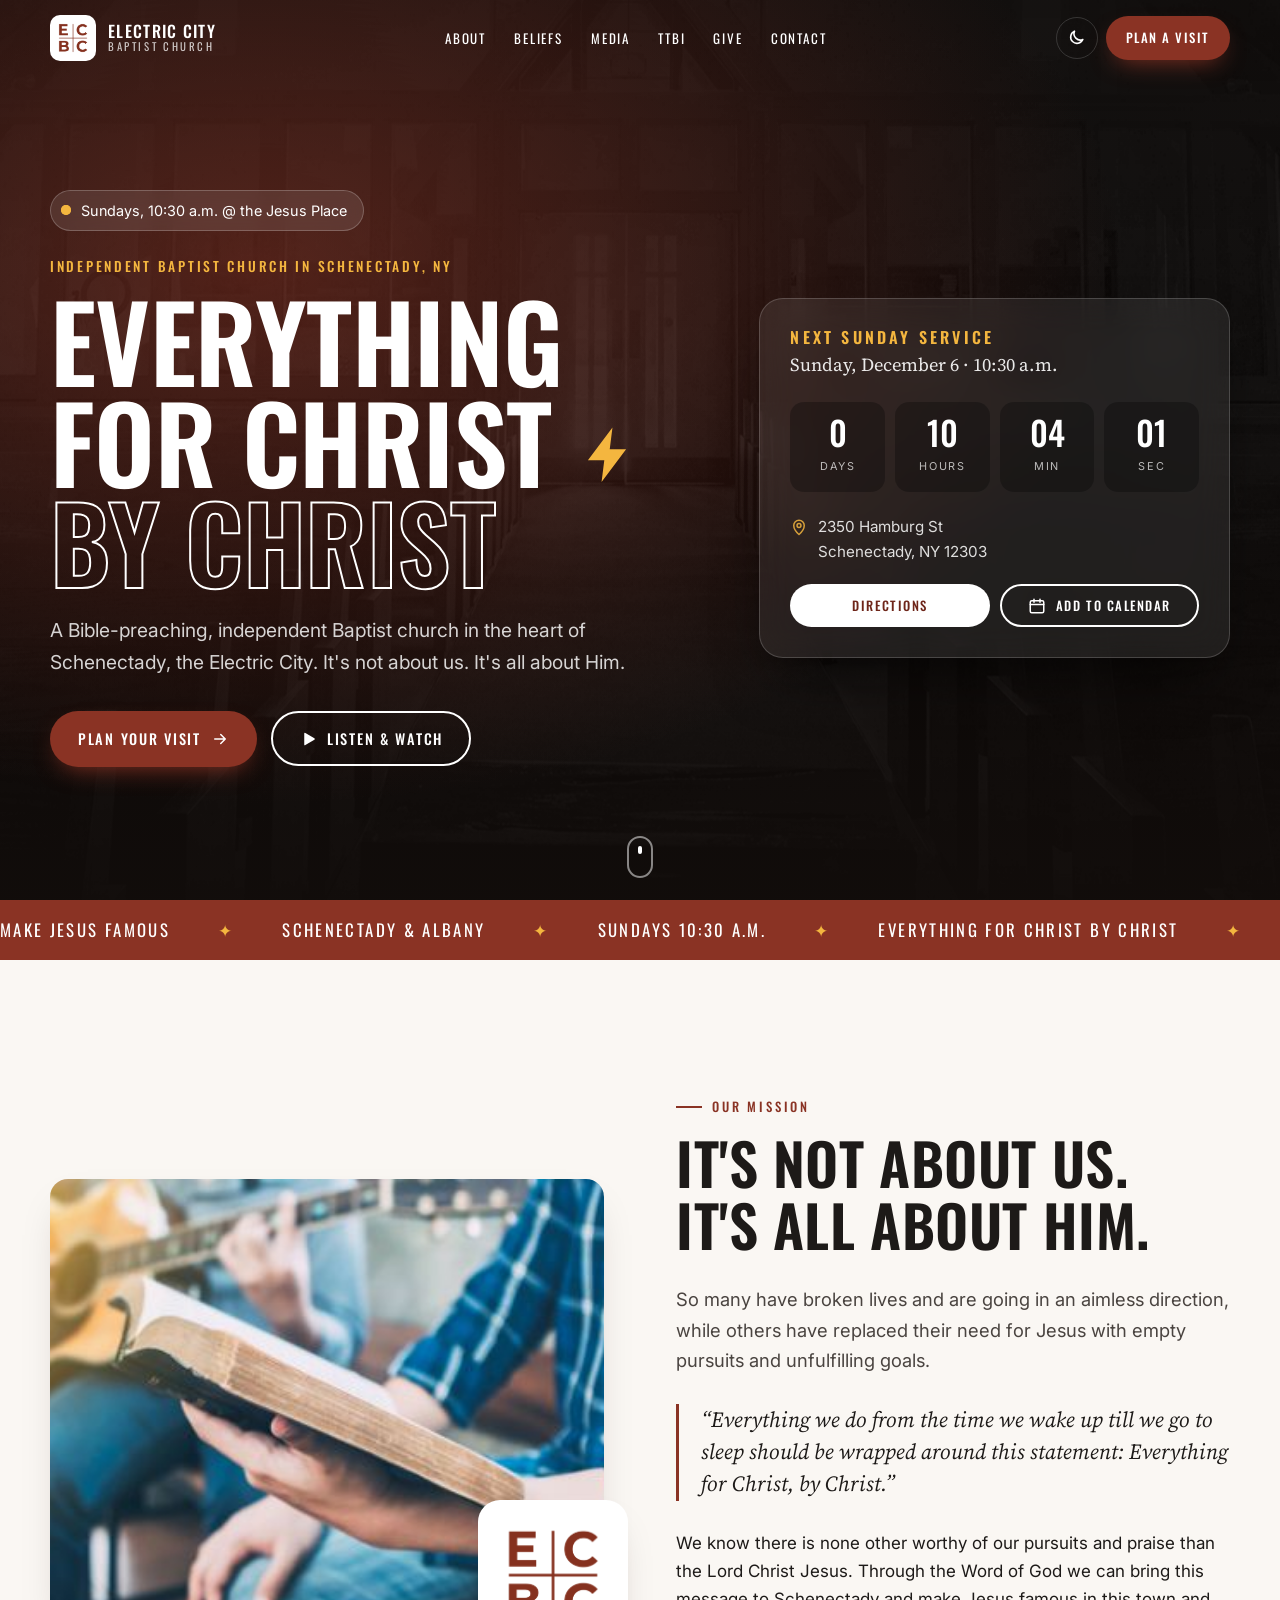
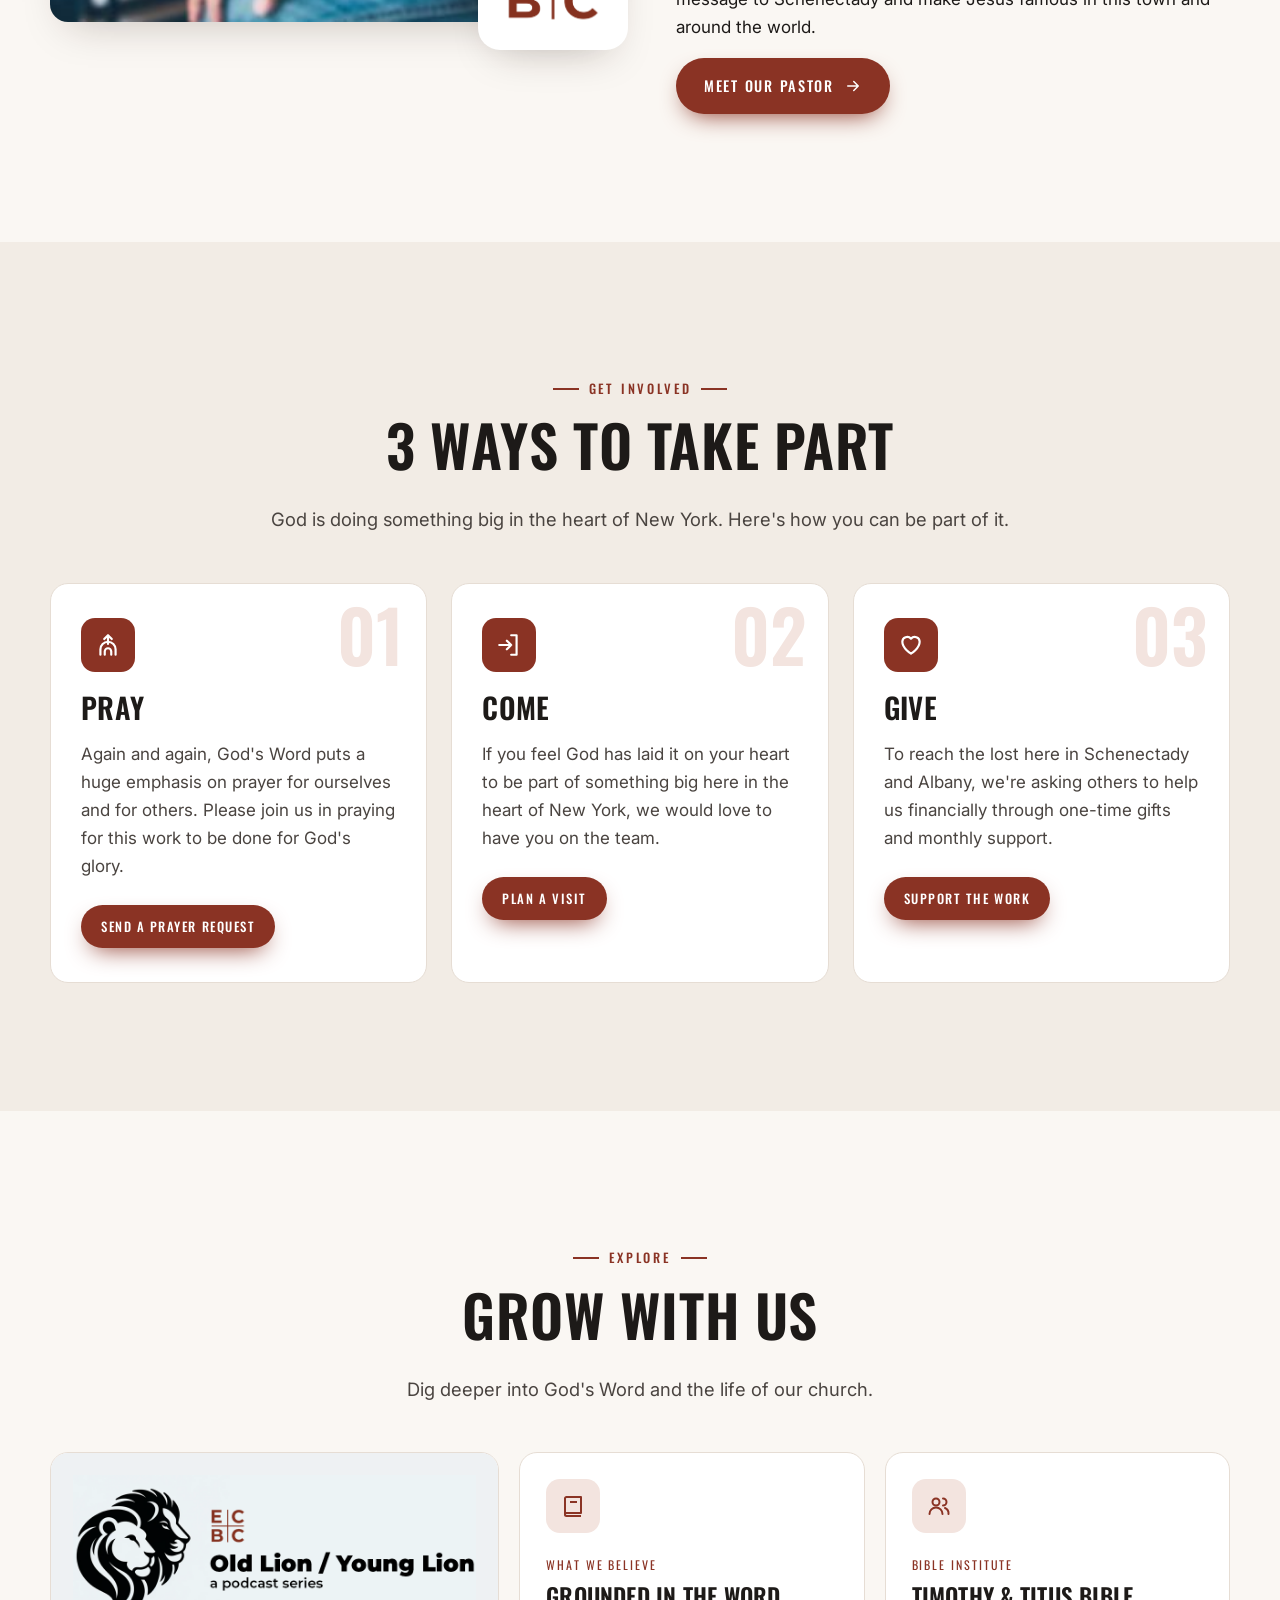
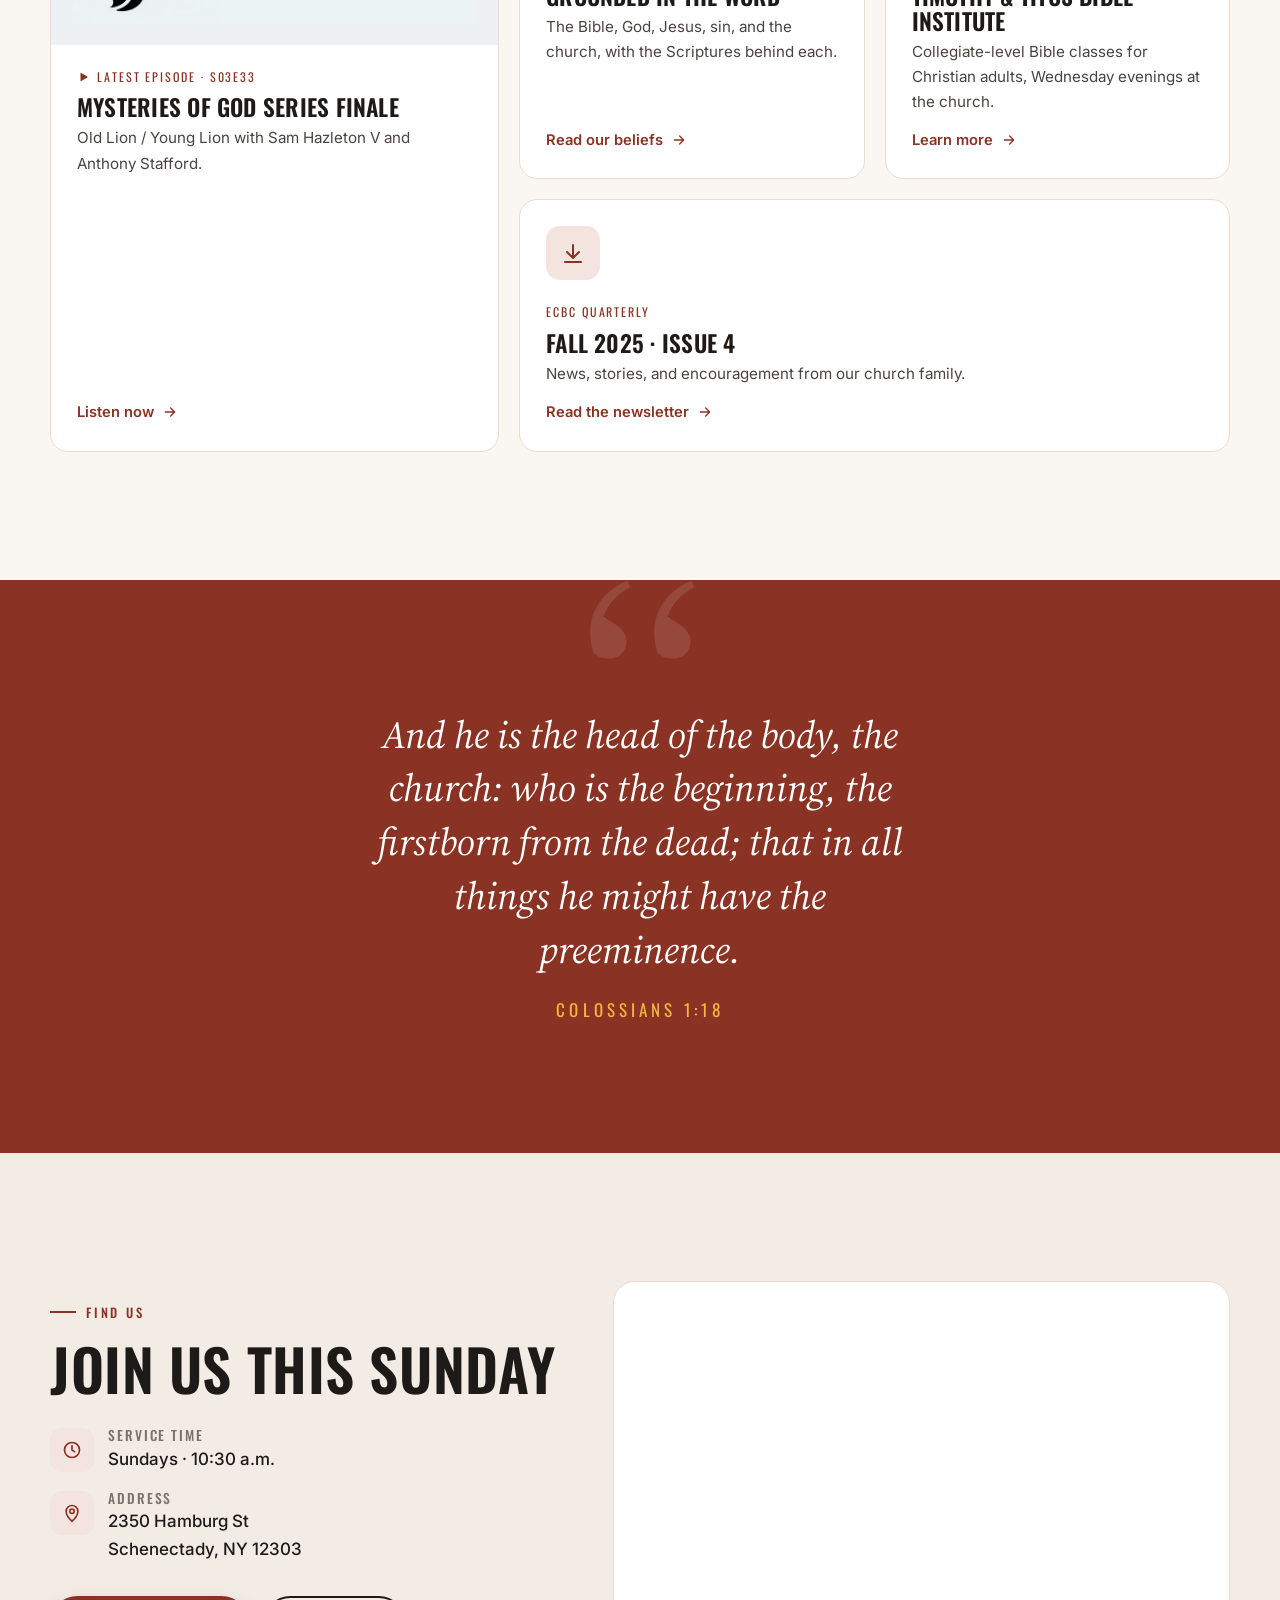
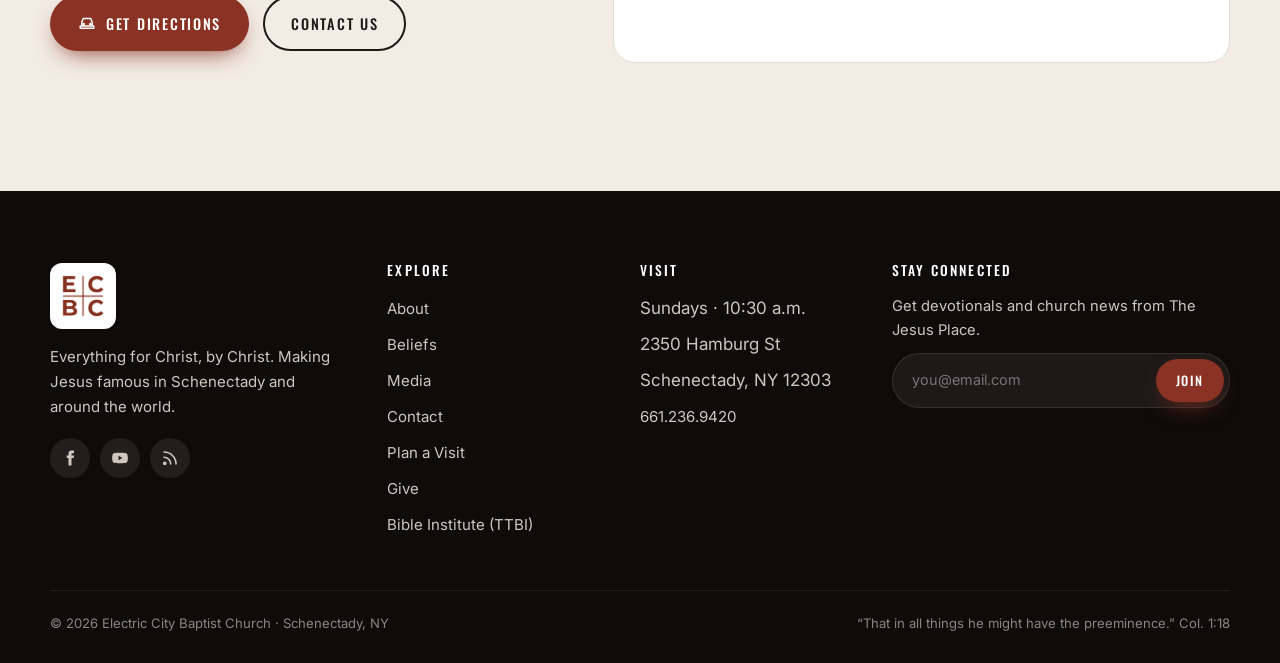
==== commit a7ad8420: "Apply SEO/AEO audit fixes: schema, titles, static content, FAQ, mobile bar" ====
--- a/index.html
+++ b/index.html
@@ -3,21 +3,92 @@
 <head>
   <meta charset="utf-8">
   <meta name="viewport" content="width=device-width, initial-scale=1">
-  <title>Electric City Baptist Church | Schenectady, NY</title>
-  <meta name="description" content="Electric City Baptist Church in Schenectady, NY. Sundays at 10:30 a.m. Everything for Christ, by Christ.">
+  <title>Baptist Church in Schenectady, NY | Electric City Baptist</title>
+  <meta name="description" content="Independent Baptist church in Schenectady, NY. Sundays at 10:30 a.m., 2350 Hamburg St. Bible preaching, warm welcome. Plan your visit.">
   <meta name="theme-color" content="#8a3324">
   <meta name="robots" content="noindex, nofollow">
   <link rel="icon" type="image/png" href="assets/ecbc-logo.png">
   <link rel="apple-touch-icon" href="assets/ecbc-logo.png">
-  <meta property="og:title" content="Electric City Baptist Church | Schenectady, NY">
-  <meta property="og:description" content="Electric City Baptist Church in Schenectady, NY. Sundays at 10:30 a.m. Everything for Christ, by Christ.">
-  <meta property="og:image" content="assets/ecbc-logo.png">
+  <meta property="og:title" content="Baptist Church in Schenectady, NY | Electric City Baptist">
+  <meta property="og:description" content="Independent Baptist church in Schenectady, NY. Sundays at 10:30 a.m., 2350 Hamburg St. Bible preaching, warm welcome. Plan your visit.">
+  <meta property="og:image" content="https://atlantic-ministries-trust.github.io/electriccitybaptist/assets/ecbc-logo.png">
+  <meta property="og:url" content="https://atlantic-ministries-trust.github.io/electriccitybaptist/">
+  <meta property="og:type" content="website">
+  <meta property="og:site_name" content="Electric City Baptist Church">
+  <meta name="twitter:card" content="summary">
+  <link rel="canonical" href="https://atlantic-ministries-trust.github.io/electriccitybaptist/">
   <link rel="preconnect" href="https://fonts.googleapis.com">
   <link rel="preconnect" href="https://fonts.gstatic.com" crossorigin>
   <link href="https://fonts.googleapis.com/css2?family=Inter:wght@400;500;600;700&family=Oswald:wght@400;500;600&family=Source+Serif+4:ital,wght@0,400;1,400&display=swap" rel="stylesheet">
-  <link rel="stylesheet" href="css/styles.css">
+  <link rel="stylesheet" href="css/styles.css?v=2">
   <script>
     try { const t = localStorage.getItem("ecbc-theme"); if (t) document.documentElement.dataset.theme = t; } catch (e) {}
+  </script>
+  <script type="application/ld+json">
+{
+  "@context": "https://schema.org",
+  "@graph": [
+    {
+      "@type": "Church",
+      "@id": "https://atlantic-ministries-trust.github.io/electriccitybaptist/#church",
+      "name": "Electric City Baptist Church",
+      "alternateName": "ECBC",
+      "description": "An independent Baptist church in Schenectady, NY. Sundays at 10:30 a.m. Everything for Christ, by Christ.",
+      "url": "https://atlantic-ministries-trust.github.io/electriccitybaptist/",
+      "logo": "https://atlantic-ministries-trust.github.io/electriccitybaptist/assets/ecbc-logo.png",
+      "image": "https://atlantic-ministries-trust.github.io/electriccitybaptist/assets/stafford-family.jpg",
+      "telephone": "+1-661-236-9420",
+      "address": {
+        "@type": "PostalAddress",
+        "streetAddress": "2350 Hamburg St",
+        "addressLocality": "Schenectady",
+        "addressRegion": "NY",
+        "postalCode": "12303",
+        "addressCountry": "US"
+      },
+      "geo": {
+        "@type": "GeoCoordinates",
+        "latitude": 42.781,
+        "longitude": -73.9327
+      },
+      "hasMap": "https://www.google.com/maps/search/?api=1&query=2350+Hamburg+St,+Schenectady,+NY+12303",
+      "event": {
+        "@type": "Event",
+        "name": "Sunday Worship",
+        "eventSchedule": {
+          "@type": "Schedule",
+          "byDay": "https://schema.org/Sunday",
+          "repeatFrequency": "P1W",
+          "startTime": "10:30",
+          "scheduleTimezone": "America/New_York"
+        },
+        "location": {
+          "@type": "Place",
+          "name": "Electric City Baptist Church",
+          "address": "2350 Hamburg St, Schenectady, NY 12303"
+        }
+      },
+      "employee": {
+        "@type": "Person",
+        "name": "Anthony Stafford",
+        "jobTitle": "Pastor"
+      },
+      "sameAs": [
+        "https://www.facebook.com/ElectricCityBaptist/",
+        "https://thejesusplace.substack.com/"
+      ]
+    },
+    {
+      "@type": "WebSite",
+      "@id": "https://atlantic-ministries-trust.github.io/electriccitybaptist/#website",
+      "url": "https://atlantic-ministries-trust.github.io/electriccitybaptist/",
+      "name": "Electric City Baptist Church",
+      "publisher": {
+        "@id": "https://atlantic-ministries-trust.github.io/electriccitybaptist/#church"
+      }
+    }
+  ]
+}
   </script>
 </head>
 <body>
@@ -105,7 +176,8 @@
   <div class="container hero-grid">
     <div>
       <div class="service-pill reveal"><span class="pulse"></span> Sundays, 10:30 a.m. @ the Jesus Place</div>
-      <h1 class="reveal" data-delay="1">Everything<br>for Christ <span class="bolt"><svg width=".62em" height=".62em"><use href="#i-bolt"/></svg></span><br><em>by Christ</em></h1>
+      <h1 class="hero-kicker reveal">Independent Baptist Church in Schenectady, NY</h1>
+      <p class="hero-title reveal" data-delay="1">Everything<br>for Christ <span class="bolt"><svg width=".62em" height=".62em"><use href="#i-bolt"/></svg></span><br><em>by Christ</em></p>
       <p class="lead reveal" data-delay="2">A Bible-preaching, independent Baptist church in the heart of Schenectady, the Electric City. It's not about us. It's all about Him.</p>
       <div class="hero-ctas reveal" data-delay="3">
         <a class="btn btn-primary" href="visit.html">Plan Your Visit <svg><use href="#i-arrow"/></svg></a>
@@ -145,7 +217,7 @@
   <div class="container mission-grid">
     <div class="mission-media reveal">
       <img src="assets/worship.jpg" alt="An open Bible held during worship" loading="lazy">
-      <div class="badge"><img src="assets/ecbc-logo.png" alt=""></div>
+      <div class="badge"><img src="assets/ecbc-logo.png" alt="Electric City Baptist Church logo"></div>
     </div>
     <div class="reveal" data-delay="1">
       <p class="eyebrow">Our Mission</p>
@@ -338,8 +410,14 @@
   </form>
 </dialog>
 
+<nav class="mobile-cta" aria-label="Quick actions">
+  <a href="visit.html"><svg><use href="#i-door"/></svg>Plan a Visit</a>
+  <a href="https://www.google.com/maps/dir/?api=1&amp;destination=2350+Hamburg+St,+Schenectady,+NY+12303" target="_blank" rel="noopener"><svg><use href="#i-pin"/></svg>Directions</a>
+  <a href="tel:+16612369420"><svg><use href="#i-phone"/></svg>Call</a>
+</nav>
+
 <div class="toast" id="toast" role="status"></div>
 
-<script src="js/app.js"></script>
+<script src="js/app.js?v=2"></script>
 </body>
 </html>
--- a/css/styles.css
+++ b/css/styles.css
@@ -195,15 +195,15 @@
 .pulse { width: 10px; height: 10px; border-radius: 50%; background: var(--spark); position: relative; }
 .pulse::after { content: ""; position: absolute; inset: 0; border-radius: 50%; background: var(--spark); animation: pulse 2s infinite; }
 @keyframes pulse { to { transform: scale(3); opacity: 0; } }
-.hero h1 {
+.hero .hero-title {
   font-size: clamp(3rem, 9vw, 6.6rem);
   text-transform: uppercase;
   line-height: .95;
   letter-spacing: -.005em;
   margin-bottom: 24px;
 }
-.hero h1 .bolt { color: var(--spark); display: inline-block; }
-.hero h1 em { font-style: normal; color: transparent; -webkit-text-stroke: 2px #fff; }
+.hero .hero-title .bolt { color: var(--spark); display: inline-block; }
+.hero .hero-title em { font-style: normal; color: transparent; -webkit-text-stroke: 2px #fff; }
 .hero p.lead { color: rgba(255,255,255,.82); font-size: 1.2rem; }
 .hero-ctas { display: flex; flex-wrap: wrap; gap: 14px; margin-top: 32px; }
 
@@ -671,7 +671,7 @@
 }
 .page-hero-bg { position: absolute; inset: 0; z-index: -2; background: center/cover no-repeat; filter: grayscale(.35) brightness(.55); transform: scale(1.04); }
 .page-hero::before { content: ""; position: absolute; inset: 0; z-index: -1; background: radial-gradient(ellipse at 15% 40%, rgba(138,51,36,.6), transparent 60%), linear-gradient(180deg, rgba(18,13,11,.4), rgba(18,13,11,.85)); }
-.page-hero h1 { font-size: clamp(2.8rem, 7vw, 5.4rem); text-transform: uppercase; line-height: .95; margin-bottom: 18px; }
+.page-hero h1:not(.eyebrow), .page-hero .page-title { font-family: var(--font-display); font-weight: 600; font-size: clamp(2.8rem, 7vw, 5.4rem); text-transform: uppercase; line-height: .95; margin-bottom: 18px; }
 .page-hero .eyebrow { color: var(--spark); }
 .page-hero .lead { color: rgba(255,255,255,.85); }
 .page-hero .reveal { opacity: 1; transform: none; animation: heroIn .9s cubic-bezier(.2,.7,.2,1) both; }
@@ -758,3 +758,44 @@
   .class-list li { grid-template-columns: 1fr; gap: 2px; }
   .family-photo::before { inset: 10px -10px auto 10px; }
 }
+
+/* Topic H1s that sit above the display slogans */
+.hero-kicker {
+  font-family: var(--font-display); font-weight: 500; text-transform: uppercase;
+  letter-spacing: .2em; font-size: .85rem; line-height: 1.4; color: var(--spark); margin: 0 0 14px;
+}
+.hero .hero-title { font-family: var(--font-display); font-weight: 600; margin-top: 0; }
+.page-hero .page-title { margin-top: 0; }
+h1.eyebrow { line-height: 1.4; }
+
+/* Mobile quick-action bar */
+.mobile-cta { display: none; }
+@media (max-width: 680px) {
+  .mobile-cta {
+    position: fixed; left: 0; right: 0; bottom: 0; z-index: 45;
+    display: grid; grid-template-columns: repeat(3, 1fr);
+    background: color-mix(in srgb, var(--paper) 94%, transparent); backdrop-filter: blur(12px); -webkit-backdrop-filter: blur(12px);
+    border-top: 1px solid var(--line); padding-bottom: env(safe-area-inset-bottom);
+  }
+  .mobile-cta a {
+    display: flex; flex-direction: column; align-items: center; gap: 3px; padding: 9px 4px 10px; min-height: 56px;
+    color: var(--ink); text-decoration: none; font-size: .75rem; font-weight: 600; letter-spacing: .02em;
+  }
+  .mobile-cta a:first-child { color: var(--rust); }
+  .mobile-cta svg { width: 20px; height: 20px; }
+  body { padding-bottom: calc(60px + env(safe-area-inset-bottom)); }
+  .mini-player { bottom: calc(70px + env(safe-area-inset-bottom)); }
+}
+
+/* First-time questions */
+.faq { background: var(--paper); }
+.faq-inner { max-width: 860px; }
+.faq-list { display: grid; gap: 10px; }
+.faq details { background: var(--card); border: 1px solid var(--line); border-radius: 14px; padding: 0 22px; }
+.faq details[open] { box-shadow: var(--shadow); }
+.faq summary { cursor: pointer; padding: 18px 0; font-weight: 600; font-size: 1.05rem; list-style: none; display: flex; justify-content: space-between; gap: 16px; }
+.faq summary::-webkit-details-marker { display: none; }
+.faq summary::after { content: "+"; color: var(--rust); font-size: 1.4rem; line-height: 1; }
+.faq details[open] summary::after { content: "\2212"; }
+.faq details p { margin: 0 0 18px; color: var(--ink-2); }
+.todo { background: #fff3cd; color: #6b4e00; border-radius: 6px; padding: 1px 6px; font-size: .9em; }
